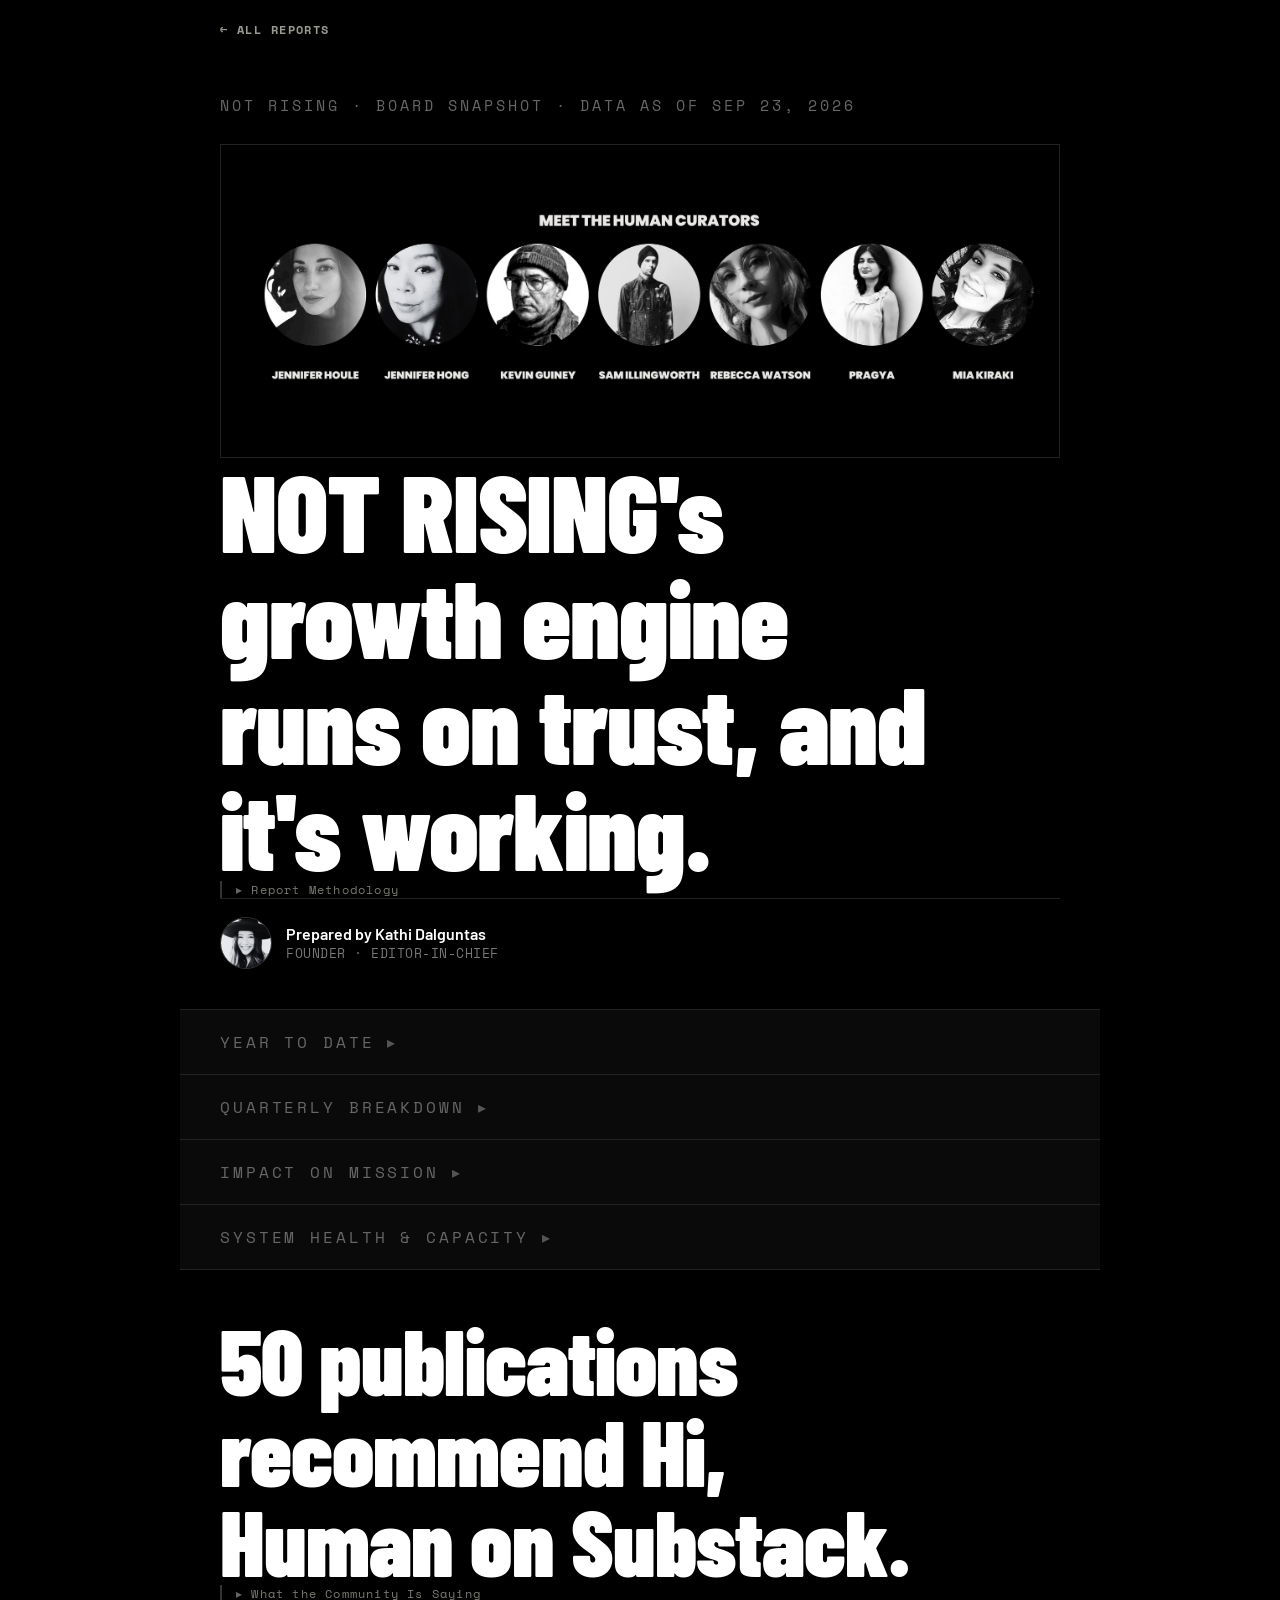
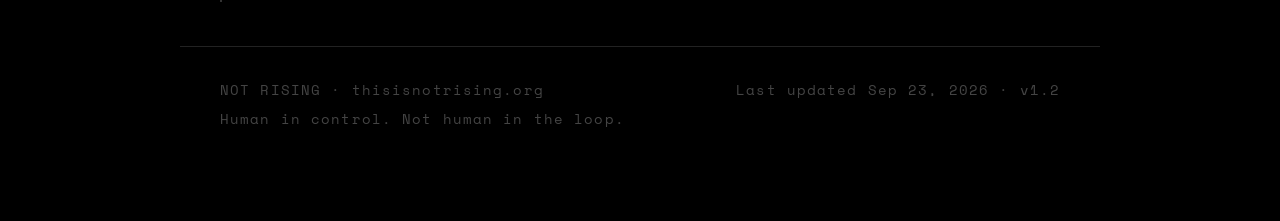
==== reports/2026-q3/index.html @ e877118f "Add files via upload" ====
<!DOCTYPE html>
<!--
  index.html — the SHAPE of the page. You rarely edit this file either.

  How to read it:
    data-bind="kpi.total"       -> "put the calculated value M.kpi.total here"        (numbers)
    data-copy="ytdHeadliner"    -> "put the sentence D.copy.ytdHeadliner here"         (words; {{tokens}} filled in)
    data-table="notes"          -> "build the table rows for this table body"           (lists of rows)
  Everything else is plain HTML/CSS you can read top to bottom, exactly as the page looks.
  The numbers live in data.js; the formulas live in calc.js; the drawing lives in render.js.
-->
<html lang="en">
<head>
<meta charset="UTF-8">
<meta name="viewport" content="width=device-width, initial-scale=1.0">
<meta name="color-scheme" content="dark">
<meta name="theme-color" content="#000000">
<title>NOT RISING · Board Snapshot</title>   <!-- render.js replaces this with the title from data.js -->
<link href="https://fonts.googleapis.com/css2?family=Barlow+Condensed:wght@400;700;900&family=Barlow:ital,wght@0,300;0,400&family=Space+Mono:wght@400;700&display=swap" rel="stylesheet">
<link rel="stylesheet" href="style.css">
</head>
<body>

<nav class="backbar"><a href="../../index.html">← ALL REPORTS</a></nav>

<!-- ============================ HERO ============================ -->
<div class="hero">
  <div class="hero-eyebrow" data-bind="meta.eyebrow"></div>
  <img class="hero-banner" src="images/human-curators-banner.jpg" alt="Meet the Human Curators">
  <div class="hero-title hero-main" data-copy="heroHeadline"></div>
  <details class="method">
    <summary>Report Methodology</summary>
    <div data-copy="methodology"></div>
  </details>
  <div class="byline">
    <img src="images/kathi-dalguntas.jpg" alt="Kathi Eric Dalguntas">
    <div>
      <div class="byline-name">Prepared by Kathi Dalguntas</div>
      <div class="byline-role">Founder &middot; Editor-in-Chief</div>
    </div>
  </div>
</div>

<!-- ============================ 1. YEAR TO DATE ============================ -->
<details class="group" id="grp-ytd"><summary><div class="divider"><div class="divider-label">YEAR TO DATE</div></div></summary>

<div class="callout-headliner">
  <p data-copy="ytdHeadliner"></p>
</div>

<div class="kpi-strip">
  <div class="kpi">
    <div class="kpi-label">TOTAL SUBSCRIBERS</div>
    <div class="kpi-num"><i data-bind="kpi.total"></i></div>
    <div class="kpi-note">up <i data-bind="kpi.upSinceLaunchPct"></i>% since launch, Jan 25, 2026</div>
  </div>
  <div class="kpi">
    <div class="kpi-label">AVERAGE NEW SUBSCRIBERS</div>
    <div class="kpi-num"><i data-bind="kpi.avgPerDay"></i><span>/day</span></div>
    <div class="kpi-note">up from <i data-bind="kpi.preLaunchPerDay"></i>/day before launch</div>
  </div>
  <div class="kpi">
    <div class="kpi-label">GROWTH RATE VS. PRE-LAUNCH</div>
    <div class="kpi-num"><i data-bind="kpi.growthVsPre"></i><span>×</span></div>
    <div class="kpi-note">step change since the engine launched</div>
  </div>
  <div class="kpi">
    <div class="kpi-label">PROGRESS TO EXPANSION POINT</div>
    <div class="kpi-num"><i data-bind="kpi.expansionPct"></i><span>%</span></div>
    <div class="kpi-note"><i data-bind="kpi.total"></i> of <i data-bind="kpi.expansionOf"></i> subscribers — where a Stackhunter Desk would be added</div>
  </div>
  <div class="kpi">
    <div class="kpi-label">MONTHLY GROWTH (<i data-bind="current.key"></i> RATE)</div>
    <div class="kpi-num">+<i data-bind="kpi.monthlyNet"></i><span>%/mo</span></div>
    <div class="kpi-note"><i data-bind="kpi.monthlyGross"></i>% gross, less a <i data-bind="kpi.monthlyGap"></i>% unexplained gap</div>
  </div>
</div>

<div class="section">
  <div class="section-title">Current Trajectory</div>
  <div class="section-lede" data-copy="trajectoryLede"></div>
  <div class="chart-wrap" style="aspect-ratio:1/1; height:auto"><svg id="traj" viewBox="0 0 880 880" style="width:100%;height:100%"></svg></div>
</div>

<div class="section">
  <div class="section-title">New subscribers by channel, since launch</div>
  <div class="section-lede" data-copy="sinceLaunchLede"></div>
  <div class="table-scroll"><table class="chan-table">
    <thead><tr><th>Channel</th><th class="num">Views</th><th class="num">Users</th><th class="num">New subs</th><th class="num">Share</th></tr></thead>
    <tbody data-table="sinceLaunch"></tbody>
  </table></div>
  <div class="callout-panel">
    <h4>Restacks are the engine</h4>
    <p data-copy="sinceLaunchCallout"></p>
  </div>
</div>

<div class="collapse-end"><button onclick="this.closest('details.group').open=false;this.closest('details.group').scrollIntoView({block:'start'})">▴ COLLAPSE</button></div>
</details>

<!-- ============================ 2. QUARTERLY BREAKDOWN ============================ -->
<details class="group" id="grp-quarterly"><summary><div class="divider"><div class="divider-label">QUARTERLY BREAKDOWN</div></div></summary>

<div class="callout-headliner">
  <p data-copy="quarterlyHeadliner"></p>
</div>

<div class="section">
  <div class="section-title">Subscribers &amp; pace, by quarter</div>
  <div class="qtable" data-table="quarters"></div>
</div>

<div class="section">
  <div class="section-title">Top conversion channels<span class="scope-tag"><i data-bind="current.key"></i> ONLY</span></div>
  <div class="section-lede" data-copy="conversionLede"></div>

  <div class="table-scroll"><table class="chan-table">
    <thead><tr><th>Channel</th><th class="num">Visitors</th><th class="num">Subscribers</th><th class="num">Conversion</th><th class="num">Share</th></tr></thead>
    <tbody data-table="conversion"></tbody>
  </table></div>
  <div class="callout-panel">
    <h4>The same story, this quarter</h4>
    <p data-copy="conversionCallout"></p>
  </div>

  <details class="method"><summary>Methodology</summary><div data-copy="conversionMethodology"></div></details>

  <div class="two-col" style="margin-top:24px">
    <div class="stat-block">
      <div class="stat-block-label">SUBSTACK CHANNELS · VISITOR-TO-SUBSCRIBER RATE</div>
      <div class="stat-block-num good"><i data-bind="current.network.conv"></i>%</div>
      <div class="stat-block-body" data-copy="spendBlockNetworkBody"></div>
    </div>
    <div class="stat-block">
      <div class="stat-block-label">OFF-PLATFORM CHANNELS · VISITOR-TO-SUBSCRIBER RATE</div>
      <div class="stat-block-num amber"><i data-bind="current.offPlatform.convRound"></i>%</div>
      <div class="stat-block-body" data-copy="spendBlockOffBody"></div>
    </div>
  </div>
</div>

<div class="section">
  <div class="section-title">What a single restack-driven Note actually does<span class="scope-tag"><i data-bind="current.key"></i> ONLY</span></div>
  <div class="section-lede" data-copy="notesLede"></div>

  <div class="table-scroll"><table class="chan-table">
    <thead><tr><th>Note</th><th class="num">Restacks</th><th class="num">Likes</th><th class="num">Impressions</th><th class="num">Engagement rate</th><th class="num">New subs</th><th class="num">Conversion</th></tr></thead>
    <tbody data-table="notes"></tbody>
  </table></div>
  <div class="callout-panel">
    <h4 data-copy="notesCalloutTitle"></h4>
    <div data-copy-list="notesCallout"></div>
  </div>
  <details class="method"><summary>Methodology</summary><div data-copy="notesMethodology"></div></details>
</div>

<div class="collapse-end"><button onclick="this.closest('details.group').open=false;this.closest('details.group').scrollIntoView({block:'start'})">▴ COLLAPSE</button></div>
</details>

<!-- ============================ 3. IMPACT ON MISSION ============================ -->
<details class="group" id="grp-mission"><summary><div class="divider"><div class="divider-label">IMPACT ON MISSION</div></div></summary>
<div class="section">
  <div class="section-title">Impact on Mission</div>
  <div class="section-lede" data-copy="missionLede"></div>
  <div class="two-col">
    <div class="stat-block">
      <div class="stat-block-label">SUBSCRIBER GROWTH BOOST</div>
      <div class="stat-block-num good">up to <i data-bind="impact.liftMax"></i></div>
      <div class="stat-block-body">Median boost across featured writers at <i data-bind="impact.liftMedian"></i>.</div>
    </div>
    <div class="stat-block">
      <div class="stat-block-label">VS. CONTROL GROUP · GROWTH RATE</div>
      <div class="stat-block-num good"><i data-bind="impact.control"></i></div>
      <div class="stat-block-body" data-copy="missionControlBody"></div>
    </div>
  </div>
  <div class="stat-block" style="margin-top:24px">
    <div class="stat-block-label">DECENTRALIZED EDITORIAL NETWORK REACH · ACROSS <i data-bind="impact.stackhunters"></i> STACKHUNTERS</div>
    <div class="stat-block-num good"><i data-bind="impact.reach"></i></div>
    <div class="stat-block-body" data-copy="missionReachBody"></div>
  </div>
</div>

<div class="collapse-end"><button onclick="this.closest('details.group').open=false;this.closest('details.group').scrollIntoView({block:'start'})">▴ COLLAPSE</button></div>
</details>

<!-- ============================ 4. SYSTEM HEALTH & CAPACITY ============================ -->
<details class="group" id="grp-health"><summary><div class="divider"><div class="divider-label">SYSTEM HEALTH & CAPACITY</div></div></summary>
<div class="section">
  <div class="section-title">System Health &amp; Capacity</div>
  <div class="chart-wrap" style="aspect-ratio:1/1; height:auto"><svg id="scurve" viewBox="0 0 880 880" style="width:100%;height:100%"></svg></div>
  <div class="section-lede" style="margin-top:20px; margin-bottom:28px" data-copy="healthLede"></div>
  <div class="two-col">
    <div class="stat-block">
      <div class="stat-block-label">SYSTEM HEALTH</div>
      <div class="stat-block-num" id="health-label" data-bind="health.label"></div>
      <div class="stat-block-body" id="health-body"></div>
    </div>
    <div class="stat-block">
      <div class="stat-block-label">NEXT FIBONACCI MILESTONE · <i data-bind="milestone.subs"></i> SUBSCRIBERS</div>
      <div class="stat-block-num" id="milestone-label" data-bind="milestone.earlyLabel"></div>
      <div class="stat-block-body" data-copy="milestoneBody"></div>
    </div>
  </div>
  <div class="two-col" style="margin-top:24px">
    <div class="stat-block">
      <div class="stat-block-label">PROGRESS TO EXPANSION POINT</div>
      <div class="stat-block-num good"><i data-bind="capacity.expansionPct"></i>%</div>
      <div class="stat-block-body"><i data-bind="capacity.subs"></i> of <i data-bind="capacity.expansionOf"></i> subscribers · <i data-bind="capacity.monthsRange"></i> away at current pace.</div>
    </div>
    <div class="stat-block">
      <div class="stat-block-label">TIME BEFORE PHASE 2</div>
      <div class="stat-block-num good" data-bind="capacity.monthsRange"></div>
      <div class="stat-block-body" data-copy="phase2Body"></div>
    </div>
  </div>
</div>

<div class="collapse-end"><button onclick="this.closest('details.group').open=false;this.closest('details.group').scrollIntoView({block:'start'})">▴ COLLAPSE</button></div>
</details>

<!-- ============================ COMMUNITY + FOOTER ============================ -->
<div class="section">
  <div class="hero-title" data-copy="recommendersHeadline"></div>
  <details class="method" style="max-width:none">
    <summary data-copy="quotesSummary"></summary>
    <div style="margin-top:20px" data-quotes></div>
  </details>
</div>

<div class="footer">
  <div>NOT RISING · <span data-bind="meta.site"></span></div>
  <div id="stamp" data-bind="meta.stamp"></div>
  <div data-bind="meta.motto"></div>
</div>

<div id="debug" style="display:none"></div>

<!-- Load order matters: data first, then formulas, then the drawing code. -->
<script src="data.js"></script>
<script src="calc.js"></script>
<script src="render.js"></script>
</body>
</html>
---- reports/2026-q3/style.css ----
:root { --gutter: clamp(20px, 4vw, 40px); }
* { margin:0 !important; padding:0; box-sizing:border-box; }
html { background:#000 !important; min-height:100%; }
body { background:#000 !important; color:#FFF !important; font-family:'Barlow',sans-serif; font-weight:300; max-width:920px; margin:0 auto !important; padding:0 0 60px; min-height:100vh; }
.hero, .section, .divider, .footer, details.group, .kpi-strip, .kpi { background:#000; }

.hero { padding:56px var(--gutter) 40px; border-bottom:1px solid #222; }
.hero-eyebrow { font-family:'Space Mono',monospace; font-size:15px; letter-spacing:0.2em; color:#666; padding-bottom:clamp(16px, 3vw, 28px); }
.hero-banner { display:block; width:100%; height:auto; border:1px solid #222; margin-bottom:clamp(20px, 3vw, 32px); }
.hero-title { font-family:'Barlow Condensed',sans-serif; font-weight:900; font-size:clamp(40px, 6vw + 16px, 92px); line-height:0.98; letter-spacing:-0.01em; max-width:720px; }
.hero-title.hero-main { font-size:clamp(48px, 7vw + 20px, 108px); }
.hero-title em { font-style:normal; color:#FFF; }
.method a { color:#9a9a92; border-bottom:1px solid #444; text-decoration:none; }
.method a:hover { color:#c8c8c0; border-bottom-color:#8FA86A; }
.byline { display:flex; align-items:center; gap:14px; margin-top:20px; padding-top:18px; border-top:1px solid #222; }
.byline img { width:52px; height:52px; border-radius:50%; object-fit:cover; flex-shrink:0; border:1px solid #333; }
.byline-name { font-family:'Barlow',sans-serif; font-size:16px; color:#FFF; font-weight:600; }
.byline-role { font-family:'Space Mono',monospace; font-size:13px; color:#777; letter-spacing:.04em; margin-top:3px; text-transform:uppercase; }
.hero-sub { font-family:'Barlow',sans-serif; font-weight:300; font-size:20px; color:#999; margin-top:18px; max-width:600px; line-height:1.6; }

.divider { padding:20px var(--gutter); background:#0a0a0a; border-bottom:1px solid #222; }
details.group { border:none; }
details.group > summary { list-style:none; cursor:pointer; }
details.group > summary::-webkit-details-marker { display:none; }
details.group > summary .divider { display:flex; align-items:center; justify-content:space-between; }
details.group > summary .divider-label::after { content:' ▸'; color:#555; }
details.group[open] > summary .divider-label::after { content:' ▾'; }
.collapse-end { text-align:left; padding:8px 0 24px; }
.collapse-end button { font-family:'Space Mono',monospace; font-size:13px; letter-spacing:0.1em; color:#7a7a72; background:none; border:1px solid #333; padding:6px 16px; cursor:pointer; }
.collapse-end button:hover { color:#FFF; border-color:#8FA86A; }
.divider-label { font-family:'Space Mono',monospace; font-size:16px; letter-spacing:0.18em; color:#9a9a92; }

.kpi-strip { display:grid; grid-template-columns:repeat(auto-fit, minmax(170px, 1fr)); border-bottom:1px solid #222; }
.kpi { padding:26px 18px; border-right:1px solid #222; border-bottom:1px solid #222; }
.kpi:last-child { border-right:none; }
.kpi-label { font-family:'Space Mono',monospace; font-size:14px; letter-spacing:0.12em; color:#777; margin-bottom:12px; }
.kpi-num { font-family:'Barlow Condensed',sans-serif; font-weight:900; font-size:clamp(30px, 2.5vw + 18px, 43px); line-height:0.9; color:#8FA86A; }
.kpi-num span { font-size:21px; color:#888; font-weight:400; margin-left:3px; }
.kpi-note { font-family:'Barlow',sans-serif; font-size:16px; color:#777; margin-top:8px; line-height:1.5; }

.section { padding:44px var(--gutter); border-bottom:1px solid #222; }
.section-title { font-family:'Barlow Condensed',sans-serif; font-weight:900; font-size:clamp(24px, 1.6vw + 18px, 31px); margin-bottom:6px; }
.section-lede { font-family:'Barlow',sans-serif; font-size:18px; color:#888; max-width:620px; margin-bottom:28px; line-height:1.6; }

.method { margin-top:16px; max-width:640px; border-left:2px solid #333; padding-left:14px; }
.method summary { font-family:'Space Mono',monospace; font-size:12px; letter-spacing:0.1em; color:#7a7a72; cursor:pointer; list-style:none; }
.method summary::-webkit-details-marker { display:none; }
.method summary::before { content:'▸ '; color:#666; }
.method[open] summary::before { content:'▾ '; }
.method > div { font-family:'Barlow',sans-serif; font-size:14px; color:#888; font-style:italic; line-height:1.6; margin-top:10px; }
details.group > summary { list-style:none; cursor:pointer; }
details.group > summary::-webkit-details-marker { display:none; }
details.group > summary .divider { display:flex; align-items:center; justify-content:space-between; }
details.group > summary .divider-label::after { content:' ▸'; color:#555; }
details.group[open] > summary .divider-label::after { content:' ▾'; }
.collapse-end { text-align:center; padding:8px 0 24px; }
.collapse-end button { font-family:'Space Mono',monospace; font-size:13px; letter-spacing:0.1em; color:#7a7a72; background:none; border:1px solid #333; padding:6px 16px; cursor:pointer; }
.collapse-end button:hover { color:#FFF; border-color:#8FA86A; }
.divider-label { color:#666; }

.chan-table tr.sub td { font-size:16px; }
.callout-panel { border-left:3px solid #999; padding:18px 22px; margin:20px 0 8px; background:#141414; }
.callout-panel h4 { font-family:'Space Mono',monospace; font-size:13px; letter-spacing:0.1em; color:#9a9a92; margin:0 0 8px; text-transform:uppercase; }
.callout-panel p { font-family:'Barlow',sans-serif; font-size:17px; line-height:1.55; color:#c8c8c0; margin:0; }
.callout-panel p + p { margin-top:10px; }
.callout-panel p strong { color:#FFF; font-weight:600; }
.callout-headliner { border-left:4px solid #999; padding:26px 30px; margin:0; background:#141414; }
.callout-headliner h4 { font-family:'Space Mono',monospace; font-size:14px; letter-spacing:0.12em; color:#9a9a92; margin:0 0 10px; text-transform:uppercase; }
.callout-headliner p { font-family:'Barlow Condensed',sans-serif; font-weight:900; font-size:clamp(22px, 1.6vw + 16px, 30px); line-height:1.15; color:#FFF; margin:0; }
.stat-block-body a:hover { color:#FFF; border-bottom-color:#8FA86A; }
.stat-block-body { color:#444; }
.limit-note { font-family:'Barlow',sans-serif; font-size:16px; color:#888; font-style:italic; max-width:640px; margin-top:16px; margin-bottom:8px; line-height:1.6; border-left:2px solid #333; padding-left:14px; }

.table-scroll { overflow-x:auto; -webkit-overflow-scrolling:touch; margin-bottom:8px; }
.table-scroll .chan-table { min-width:640px; margin-bottom:0; }
.chan-table { width:100%; border-collapse:collapse; margin-bottom:8px; }
.chan-table th { font-family:'Space Mono',monospace; font-size:14px; letter-spacing:0.1em; color:#777; text-align:left; padding:10px 14px; border-bottom:1px solid #333; }
.chan-table th.num, .chan-table td.num { text-align:right; }
.chan-table td { font-family:'Barlow',sans-serif; font-size:18px; color:#ccc; padding:11px 14px; border-bottom:1px solid #161616; }
.chan-table td.num { font-family:'Space Mono',monospace; }
.chan-table tr.best td { color:#FFF; }
.chan-table tr.sub td:first-child { padding-left:30px; color:#999; }

.chan-table .rate { font-family:'Barlow Condensed',sans-serif; font-weight:900; font-size:21px; }
.chan-table .rate.hi { color:#8FA86A; }
.chan-table .rate.mid { color:#C79B4A; }
.chan-table .rate.red { color:#B85A5A; }

.chan-table .rate.lo { color:#555; }
.chan-table .subnote { font-family:'Barlow',sans-serif; font-size:15px; color:#666; display:block; margin-top:2px; font-style:italic; }

.qtable { display:grid; grid-template-columns:repeat(auto-fit, minmax(220px, 1fr)); gap:1px; background:#222; margin-bottom:8px; }
.qcell { background:#000; padding:20px; }
.qcell.open { background:#0a0f0a; }
.qname { font-family:'Barlow Condensed',sans-serif; font-weight:900; font-size:clamp(22px, 1vw + 18px, 27px); }
.qseason { font-family:'Space Mono',monospace; font-size:14px; color:#9a9a92; margin-top:2px; margin-bottom:16px; }
.qrow { display:flex; justify-content:space-between; font-family:'Barlow',sans-serif; font-size:17px; color:#999; padding:5px 0; border-top:1px solid #1a1a1a; }
.qrow:first-of-type { border-top:none; }
.qrow b { color:#FFF; font-weight:400; font-family:'Space Mono',monospace; }

.chart-wrap { height:140px; margin:8px 0 8px; }

.two-col { display:grid; grid-template-columns:repeat(auto-fit, minmax(260px, 1fr)); gap:32px; }
.stat-block { padding:22px; border:1px solid #222; }
.stat-block-label { font-family:'Space Mono',monospace; font-size:14px; letter-spacing:0.1em; color:#777; margin-bottom:10px; }
.stat-block-num { font-family:'Barlow Condensed',sans-serif; font-weight:900; font-size:clamp(28px, 1.8vw + 20px, 39px); line-height:1; margin-bottom:8px; }
.stat-block-num.good { color:#8FA86A; }
.stat-block-num.amber { color:#C79B4A; }
.stat-block-body { font-family:'Barlow',sans-serif; font-size:17px; color:#999; line-height:1.6; }
.stat-block-body b { color:#ccc; font-weight:400; }

.note-cards { display:grid; grid-template-columns:repeat(auto-fit, minmax(260px, 1fr)); gap:1px; background:#222; margin-top:8px; }
.quote-text { font-family:'Barlow',sans-serif; font-style:italic; font-size:18px; line-height:1.5; color:#ddd; margin-bottom:14px; }
.quote-attr { font-family:'Space Mono',monospace; font-size:14px; color:#9a9a92; letter-spacing:.02em; }
.rave-row { padding:20px 0; border-bottom:1px solid #1a1a1a; }
.rave-row:last-child { border-bottom:none; }
.rave { font-family:'Barlow Condensed',sans-serif; font-weight:700; font-style:italic; font-size:clamp(22px, 1.6vw + 16px, 32px); line-height:1.22; color:#FFF; margin-bottom:8px; }
.rave-sm { font-family:'Barlow Condensed',sans-serif; font-weight:700; font-style:italic; font-size:clamp(17px, 0.9vw + 13px, 21px); line-height:1.3; color:#ddd; margin-bottom:8px; }
.rave-lg { font-family:'Barlow Condensed',sans-serif; font-weight:700; font-style:italic; font-size:clamp(28px, 2.4vw + 18px, 44px); line-height:1.15; color:#FFF; margin-bottom:10px; }
.rave-row.center { text-align:center; }
.rave-attr { font-family:'Space Mono',monospace; font-size:14px; color:#9a9a92; letter-spacing:.04em; text-transform:uppercase; }
.scope-tag { display:inline-block; font-family:'Space Mono',monospace; font-size:14px; letter-spacing:0.1em; color:#9a9a92; border:1px solid #333; background:#141414; padding:3px 9px; margin-left:10px; vertical-align:middle; }
.eff-row { display:flex; align-items:center; gap:16px; padding:12px 0; border-bottom:1px solid #1a1a1a; }
.eff-row:last-child { border-bottom:none; }
.eff-dot { width:12px; height:12px; border-radius:50%; flex-shrink:0; }
.eff-dot.g { background:#5A9B5A; }
.eff-dot.y { background:#C79B4A; }
.eff-dot.r { background:#B85A5A; }
.eff-name { font-family:'Barlow',sans-serif; font-size:18px; color:#ddd; width:180px; flex-shrink:0; }
.eff-result { font-family:'Space Mono',monospace; font-size:16px; color:#888; }
.note-card { background:#000; padding:20px; }
.note-name { font-family:'Barlow',sans-serif; font-size:17px; color:#999; margin-bottom:14px; }
.note-metrics { display:flex; gap:24px; }
.note-metric-label { font-family:'Space Mono',monospace; font-size:13px; color:#666; letter-spacing:0.08em; }
.note-metric-num { font-family:'Barlow Condensed',sans-serif; font-weight:900; font-size:29px; margin-top:4px; }
.note-conv { margin-top:14px; padding-top:14px; border-top:1px solid #1a1a1a; font-family:'Space Mono',monospace; font-size:16px; color:#8FA86A; }

.footer { padding:32px var(--gutter); font-family:'Space Mono',monospace; font-size:14px; color:#444; letter-spacing:0.08em; display:flex; justify-content:space-between; flex-wrap:wrap; gap:8px; }

@media(max-width:640px){
  .kpi{border-right:none;}
  .chan-table{font-size:16px;}
}

/* Added for the data-driven build: the <i data-bind> tags that carry numbers should look like plain text */
i[data-bind] { font-style: normal; }

/* back-link to the archive (padding, not margin: this stylesheet zeroes margins globally) */
.backbar{padding:18px var(--gutter) 0;}
.backbar a{font:700 12px 'Space Mono',monospace;letter-spacing:.12em;color:#9a9a92;text-decoration:none;}
.backbar a:hover{color:#fff;}
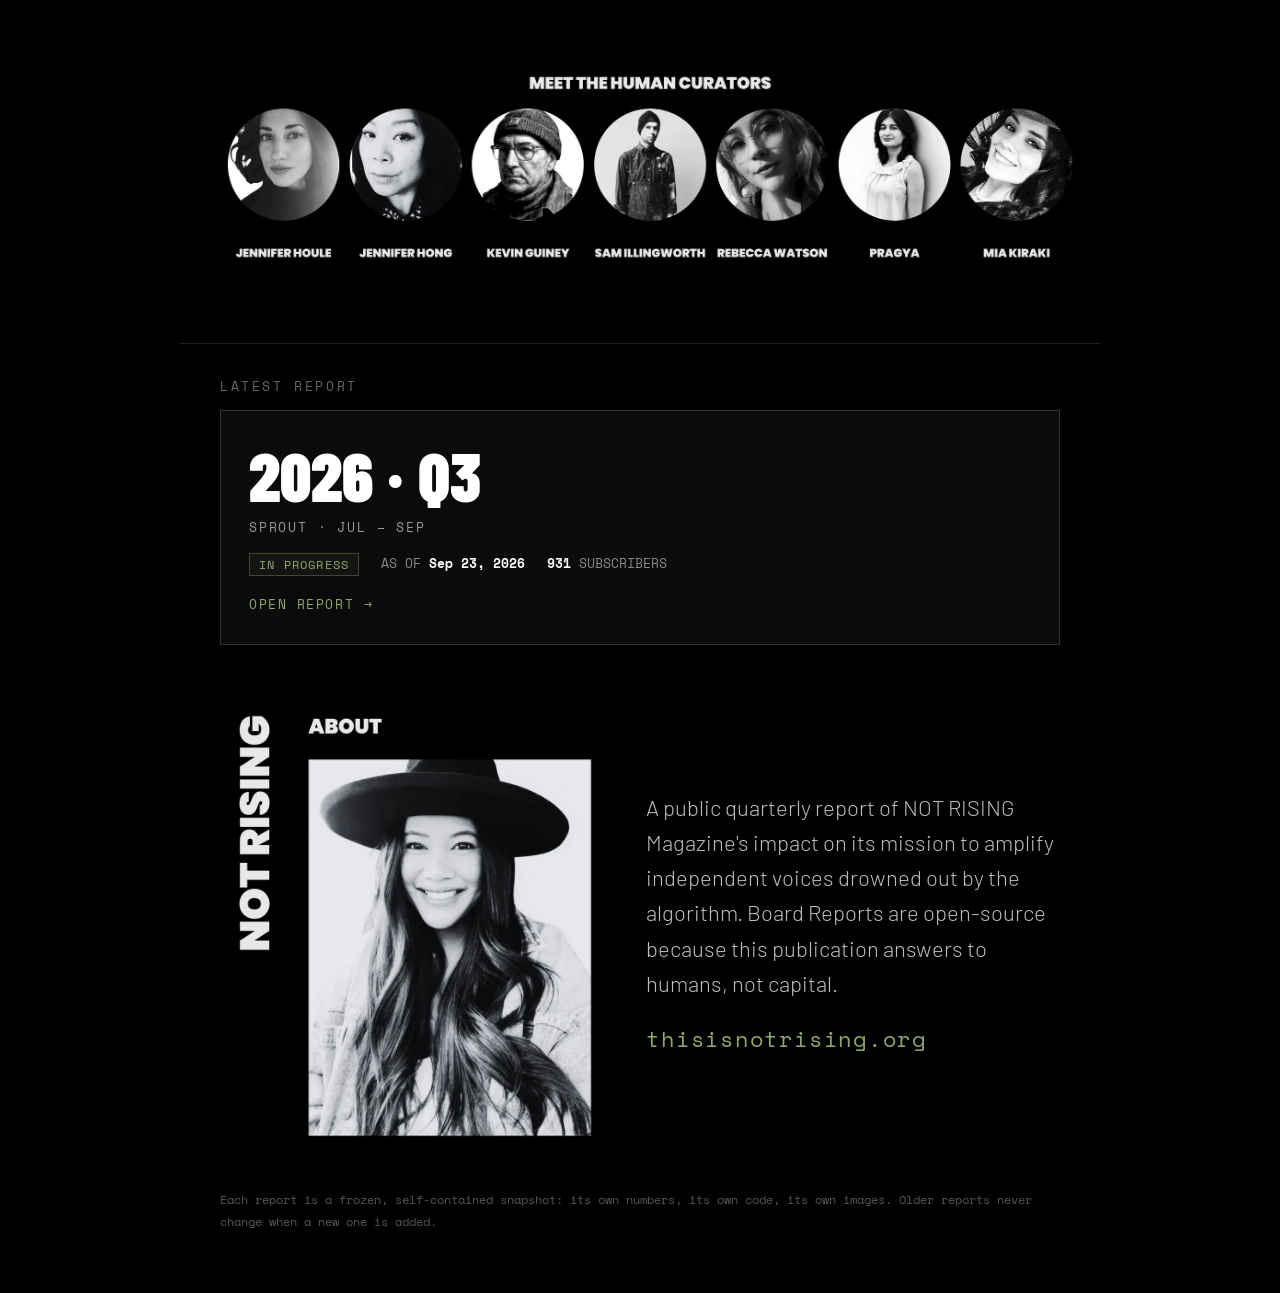
==== commit 01a113d2: "Add files via upload" ====
--- a/reports/2026-q3/index.html
+++ b/reports/2026-q3/index.html
@@ -1,244 +1,74 @@
 <!DOCTYPE html>
-<!--
-  index.html — the SHAPE of the page. You rarely edit this file either.
-
-  How to read it:
-    data-bind="kpi.total"       -> "put the calculated value M.kpi.total here"        (numbers)
-    data-copy="ytdHeadliner"    -> "put the sentence D.copy.ytdHeadliner here"         (words; {{tokens}} filled in)
-    data-table="notes"          -> "build the table rows for this table body"           (lists of rows)
-  Everything else is plain HTML/CSS you can read top to bottom, exactly as the page looks.
-  The numbers live in data.js; the formulas live in calc.js; the drawing lives in render.js.
--->
 <html lang="en">
 <head>
+<!-- =====================================================================
+  ARCHIVE HOMEPAGE — the front door of the site.
+  It draws its cards from reports.js. You never edit this file to add a report;
+  you add one entry to reports.js (see the comments there).
+====================================================================== -->
 <meta charset="UTF-8">
 <meta name="viewport" content="width=device-width, initial-scale=1.0">
 <meta name="color-scheme" content="dark">
 <meta name="theme-color" content="#000000">
-<title>NOT RISING · Board Snapshot</title>   <!-- render.js replaces this with the title from data.js -->
+<title>NOT RISING · Quarterly Board Review</title>
 <link href="https://fonts.googleapis.com/css2?family=Barlow+Condensed:wght@400;700;900&family=Barlow:ital,wght@0,300;0,400&family=Space+Mono:wght@400;700&display=swap" rel="stylesheet">
-<link rel="stylesheet" href="style.css">
+<link rel="stylesheet" href="archive.css">
 </head>
 <body>
 
-<nav class="backbar"><a href="../../index.html">← ALL REPORTS</a></nav>
+<!-- Banner first, then straight to the latest report. -->
+<img class="banner" src="images/human-curators-banner.jpg" alt="Meet the Human Curators">
+<h1 class="sr-only" id="title"></h1>
 
-<!-- ============================ HERO ============================ -->
-<div class="hero">
-  <div class="hero-eyebrow" data-bind="meta.eyebrow"></div>
-  <img class="hero-banner" src="images/human-curators-banner.jpg" alt="Meet the Human Curators">
-  <div class="hero-title hero-main" data-copy="heroHeadline"></div>
-  <details class="method">
-    <summary>Report Methodology</summary>
-    <div data-copy="methodology"></div>
-  </details>
-  <div class="byline">
-    <img src="images/kathi-dalguntas.jpg" alt="Kathi Eric Dalguntas">
-    <div>
-      <div class="byline-name">Prepared by Kathi Dalguntas</div>
-      <div class="byline-role">Founder &middot; Editor-in-Chief</div>
-    </div>
+<div class="label">LATEST REPORT</div>
+<div class="wrap latest" id="latest"></div>
+
+<div class="label" id="archive-label">ARCHIVE</div>
+<div class="wrap list" id="archive"></div>
+
+<!-- About: photo on the left, description on the right (stacks on a phone). The photo already says "ABOUT". -->
+<div class="about">
+  <img src="images/about-kathi.jpg" alt="About NOT RISING: Kathi Dalguntas, Founder and Editor-in-Chief">
+  <div class="about-text">
+    <p id="intro"></p>
+    <p class="about-links"><a href="https://thisisnotrising.org">thisisnotrising.org</a></p>
   </div>
 </div>
 
-<!-- ============================ 1. YEAR TO DATE ============================ -->
-<details class="group" id="grp-ytd"><summary><div class="divider"><div class="divider-label">YEAR TO DATE</div></div></summary>
+<div class="foot">Each report is a frozen, self-contained snapshot: its own numbers, its own code, its own images. Older reports never change when a new one is added.</div>
 
-<div class="callout-headliner">
-  <p data-copy="ytdHeadliner"></p>
-</div>
+<script src="reports.js"></script>
+<script>
+/* Reads window.BOARD_REPORTS (from reports.js), sorts newest first, and writes the cards. */
+(function () {
+  "use strict";
+  const A = window.BOARD_ARCHIVE, list = (window.BOARD_REPORTS || []).slice();
+  const esc = s => String(s).replace(/[&<>"]/g, c => ({ "&": "&amp;", "<": "&lt;", ">": "&gt;", '"': "&quot;" }[c]));
+  const fmtDate = iso => new Date(iso + "T00:00:00Z").toLocaleDateString("en-US", { month: "short", day: "numeric", year: "numeric", timeZone: "UTC" });
+  const comma = n => Number(n).toLocaleString("en-US");
 
-<div class="kpi-strip">
-  <div class="kpi">
-    <div class="kpi-label">TOTAL SUBSCRIBERS</div>
-    <div class="kpi-num"><i data-bind="kpi.total"></i></div>
-    <div class="kpi-note">up <i data-bind="kpi.upSinceLaunchPct"></i>% since launch, Jan 25, 2026</div>
-  </div>
-  <div class="kpi">
-    <div class="kpi-label">AVERAGE NEW SUBSCRIBERS</div>
-    <div class="kpi-num"><i data-bind="kpi.avgPerDay"></i><span>/day</span></div>
-    <div class="kpi-note">up from <i data-bind="kpi.preLaunchPerDay"></i>/day before launch</div>
-  </div>
-  <div class="kpi">
-    <div class="kpi-label">GROWTH RATE VS. PRE-LAUNCH</div>
-    <div class="kpi-num"><i data-bind="kpi.growthVsPre"></i><span>×</span></div>
-    <div class="kpi-note">step change since the engine launched</div>
-  </div>
-  <div class="kpi">
-    <div class="kpi-label">PROGRESS TO EXPANSION POINT</div>
-    <div class="kpi-num"><i data-bind="kpi.expansionPct"></i><span>%</span></div>
-    <div class="kpi-note"><i data-bind="kpi.total"></i> of <i data-bind="kpi.expansionOf"></i> subscribers — where a Stackhunter Desk would be added</div>
-  </div>
-  <div class="kpi">
-    <div class="kpi-label">MONTHLY GROWTH (<i data-bind="current.key"></i> RATE)</div>
-    <div class="kpi-num">+<i data-bind="kpi.monthlyNet"></i><span>%/mo</span></div>
-    <div class="kpi-note"><i data-bind="kpi.monthlyGross"></i>% gross, less a <i data-bind="kpi.monthlyGap"></i>% unexplained gap</div>
-  </div>
-</div>
+  document.getElementById("title").textContent = A.title;
+  document.getElementById("intro").textContent = A.intro;
 
-<div class="section">
-  <div class="section-title">Current Trajectory</div>
-  <div class="section-lede" data-copy="trajectoryLede"></div>
-  <div class="chart-wrap" style="aspect-ratio:1/1; height:auto"><svg id="traj" viewBox="0 0 880 880" style="width:100%;height:100%"></svg></div>
-</div>
+  list.sort((a, b) => (a.asOf < b.asOf ? 1 : a.asOf > b.asOf ? -1 : 0));      // newest first
+  const href = r => "reports/" + encodeURIComponent(r.id) + "/index.html";
+  const meta = r => '<div class="card-meta"><span class="status' + (r.status === "Final" ? "" : " open") + '">' + esc(r.status).toUpperCase() + "</span>" +
+                    "<span>AS OF <b>" + fmtDate(r.asOf) + "</b></span><span><b>" + comma(r.subscribers) + "</b> SUBSCRIBERS</span></div>";
 
-<div class="section">
-  <div class="section-title">New subscribers by channel, since launch</div>
-  <div class="section-lede" data-copy="sinceLaunchLede"></div>
-  <div class="table-scroll"><table class="chan-table">
-    <thead><tr><th>Channel</th><th class="num">Views</th><th class="num">Users</th><th class="num">New subs</th><th class="num">Share</th></tr></thead>
-    <tbody data-table="sinceLaunch"></tbody>
-  </table></div>
-  <div class="callout-panel">
-    <h4>Restacks are the engine</h4>
-    <p data-copy="sinceLaunchCallout"></p>
-  </div>
-</div>
+  if (!list.length) {
+    document.getElementById("latest").innerHTML = "<p class='intro'>No reports yet. Add one to reports.js.</p>";
+    document.getElementById("archive-label").style.display = "none";
+    return;
+  }
+  const [latest, ...older] = list;
+  document.getElementById("latest").innerHTML =
+    '<a class="card" href="' + href(latest) + '"><div class="card-name">' + esc(latest.label) + '</div><div class="card-season">' + esc(latest.season) + "</div>" +
+    meta(latest) + '<div class="open-cta">OPEN REPORT →</div></a>';
 
-<div class="collapse-end"><button onclick="this.closest('details.group').open=false;this.closest('details.group').scrollIntoView({block:'start'})">▴ COLLAPSE</button></div>
-</details>
-
-<!-- ============================ 2. QUARTERLY BREAKDOWN ============================ -->
-<details class="group" id="grp-quarterly"><summary><div class="divider"><div class="divider-label">QUARTERLY BREAKDOWN</div></div></summary>
-
-<div class="callout-headliner">
-  <p data-copy="quarterlyHeadliner"></p>
-</div>
-
-<div class="section">
-  <div class="section-title">Subscribers &amp; pace, by quarter</div>
-  <div class="qtable" data-table="quarters"></div>
-</div>
-
-<div class="section">
-  <div class="section-title">Top conversion channels<span class="scope-tag"><i data-bind="current.key"></i> ONLY</span></div>
-  <div class="section-lede" data-copy="conversionLede"></div>
-
-  <div class="table-scroll"><table class="chan-table">
-    <thead><tr><th>Channel</th><th class="num">Visitors</th><th class="num">Subscribers</th><th class="num">Conversion</th><th class="num">Share</th></tr></thead>
-    <tbody data-table="conversion"></tbody>
-  </table></div>
-  <div class="callout-panel">
-    <h4>The same story, this quarter</h4>
-    <p data-copy="conversionCallout"></p>
-  </div>
-
-  <details class="method"><summary>Methodology</summary><div data-copy="conversionMethodology"></div></details>
-
-  <div class="two-col" style="margin-top:24px">
-    <div class="stat-block">
-      <div class="stat-block-label">SUBSTACK CHANNELS · VISITOR-TO-SUBSCRIBER RATE</div>
-      <div class="stat-block-num good"><i data-bind="current.network.conv"></i>%</div>
-      <div class="stat-block-body" data-copy="spendBlockNetworkBody"></div>
-    </div>
-    <div class="stat-block">
-      <div class="stat-block-label">OFF-PLATFORM CHANNELS · VISITOR-TO-SUBSCRIBER RATE</div>
-      <div class="stat-block-num amber"><i data-bind="current.offPlatform.convRound"></i>%</div>
-      <div class="stat-block-body" data-copy="spendBlockOffBody"></div>
-    </div>
-  </div>
-</div>
-
-<div class="section">
-  <div class="section-title">What a single restack-driven Note actually does<span class="scope-tag"><i data-bind="current.key"></i> ONLY</span></div>
-  <div class="section-lede" data-copy="notesLede"></div>
-
-  <div class="table-scroll"><table class="chan-table">
-    <thead><tr><th>Note</th><th class="num">Restacks</th><th class="num">Likes</th><th class="num">Impressions</th><th class="num">Engagement rate</th><th class="num">New subs</th><th class="num">Conversion</th></tr></thead>
-    <tbody data-table="notes"></tbody>
-  </table></div>
-  <div class="callout-panel">
-    <h4 data-copy="notesCalloutTitle"></h4>
-    <div data-copy-list="notesCallout"></div>
-  </div>
-  <details class="method"><summary>Methodology</summary><div data-copy="notesMethodology"></div></details>
-</div>
-
-<div class="collapse-end"><button onclick="this.closest('details.group').open=false;this.closest('details.group').scrollIntoView({block:'start'})">▴ COLLAPSE</button></div>
-</details>
-
-<!-- ============================ 3. IMPACT ON MISSION ============================ -->
-<details class="group" id="grp-mission"><summary><div class="divider"><div class="divider-label">IMPACT ON MISSION</div></div></summary>
-<div class="section">
-  <div class="section-title">Impact on Mission</div>
-  <div class="section-lede" data-copy="missionLede"></div>
-  <div class="two-col">
-    <div class="stat-block">
-      <div class="stat-block-label">SUBSCRIBER GROWTH BOOST</div>
-      <div class="stat-block-num good">up to <i data-bind="impact.liftMax"></i></div>
-      <div class="stat-block-body">Median boost across featured writers at <i data-bind="impact.liftMedian"></i>.</div>
-    </div>
-    <div class="stat-block">
-      <div class="stat-block-label">VS. CONTROL GROUP · GROWTH RATE</div>
-      <div class="stat-block-num good"><i data-bind="impact.control"></i></div>
-      <div class="stat-block-body" data-copy="missionControlBody"></div>
-    </div>
-  </div>
-  <div class="stat-block" style="margin-top:24px">
-    <div class="stat-block-label">DECENTRALIZED EDITORIAL NETWORK REACH · ACROSS <i data-bind="impact.stackhunters"></i> STACKHUNTERS</div>
-    <div class="stat-block-num good"><i data-bind="impact.reach"></i></div>
-    <div class="stat-block-body" data-copy="missionReachBody"></div>
-  </div>
-</div>
-
-<div class="collapse-end"><button onclick="this.closest('details.group').open=false;this.closest('details.group').scrollIntoView({block:'start'})">▴ COLLAPSE</button></div>
-</details>
-
-<!-- ============================ 4. SYSTEM HEALTH & CAPACITY ============================ -->
-<details class="group" id="grp-health"><summary><div class="divider"><div class="divider-label">SYSTEM HEALTH & CAPACITY</div></div></summary>
-<div class="section">
-  <div class="section-title">System Health &amp; Capacity</div>
-  <div class="chart-wrap" style="aspect-ratio:1/1; height:auto"><svg id="scurve" viewBox="0 0 880 880" style="width:100%;height:100%"></svg></div>
-  <div class="section-lede" style="margin-top:20px; margin-bottom:28px" data-copy="healthLede"></div>
-  <div class="two-col">
-    <div class="stat-block">
-      <div class="stat-block-label">SYSTEM HEALTH</div>
-      <div class="stat-block-num" id="health-label" data-bind="health.label"></div>
-      <div class="stat-block-body" id="health-body"></div>
-    </div>
-    <div class="stat-block">
-      <div class="stat-block-label">NEXT FIBONACCI MILESTONE · <i data-bind="milestone.subs"></i> SUBSCRIBERS</div>
-      <div class="stat-block-num" id="milestone-label" data-bind="milestone.earlyLabel"></div>
-      <div class="stat-block-body" data-copy="milestoneBody"></div>
-    </div>
-  </div>
-  <div class="two-col" style="margin-top:24px">
-    <div class="stat-block">
-      <div class="stat-block-label">PROGRESS TO EXPANSION POINT</div>
-      <div class="stat-block-num good"><i data-bind="capacity.expansionPct"></i>%</div>
-      <div class="stat-block-body"><i data-bind="capacity.subs"></i> of <i data-bind="capacity.expansionOf"></i> subscribers · <i data-bind="capacity.monthsRange"></i> away at current pace.</div>
-    </div>
-    <div class="stat-block">
-      <div class="stat-block-label">TIME BEFORE PHASE 2</div>
-      <div class="stat-block-num good" data-bind="capacity.monthsRange"></div>
-      <div class="stat-block-body" data-copy="phase2Body"></div>
-    </div>
-  </div>
-</div>
-
-<div class="collapse-end"><button onclick="this.closest('details.group').open=false;this.closest('details.group').scrollIntoView({block:'start'})">▴ COLLAPSE</button></div>
-</details>
-
-<!-- ============================ COMMUNITY + FOOTER ============================ -->
-<div class="section">
-  <div class="hero-title" data-copy="recommendersHeadline"></div>
-  <details class="method" style="max-width:none">
-    <summary data-copy="quotesSummary"></summary>
-    <div style="margin-top:20px" data-quotes></div>
-  </details>
-</div>
-
-<div class="footer">
-  <div>NOT RISING · <span data-bind="meta.site"></span></div>
-  <div id="stamp" data-bind="meta.stamp"></div>
-  <div data-bind="meta.motto"></div>
-</div>
-
-<div id="debug" style="display:none"></div>
-
-<!-- Load order matters: data first, then formulas, then the drawing code. -->
-<script src="data.js"></script>
-<script src="calc.js"></script>
-<script src="render.js"></script>
+  if (!older.length) document.getElementById("archive-label").style.display = "none";
+  document.getElementById("archive").innerHTML = older.map(r =>
+    '<a class="card" href="' + href(r) + '"><div><div class="card-name">' + esc(r.label) + '</div><div class="card-season">' + esc(r.season) + "</div></div>" + meta(r) + "</a>").join("");
+})();
+</script>
 </body>
 </html>
--- a/reports/2026-q3/archive.css
+++ b/reports/2026-q3/archive.css
@@ -0,0 +1,39 @@
+/* archive.css — styling for the archive homepage only (each report has its own style.css) */
+:root { --gutter: clamp(20px, 4vw, 40px); }
+* { margin:0 !important; padding:0; box-sizing:border-box; }   /* zero margins everywhere, so use padding to space things */
+html, body { background:#000 !important; }
+body { color:#FFF; font-family:'Barlow',sans-serif; font-weight:300; max-width:920px; margin:0 auto !important; padding:0 0 60px; min-height:100vh; }
+
+.banner { display:block; width:100%; height:auto; border-bottom:1px solid #222; }
+.sr-only { position:absolute; width:1px; height:1px; overflow:hidden; clip:rect(0 0 0 0); white-space:nowrap; }   /* hidden visually, still read by screen readers and search */
+
+.label { font-family:'Space Mono',monospace; font-size:13px; letter-spacing:.2em; color:#666; padding:32px var(--gutter) 14px; }
+
+a.card { display:block; text-decoration:none; color:inherit; border:1px solid #222; background:#0b0b0b; padding:22px 24px; }
+a.card:hover { border-color:#8FA86A; }
+.wrap { padding:0 var(--gutter); }
+.latest a.card { padding:30px 28px; border-color:#333; }
+.card-name { font-family:'Barlow Condensed',sans-serif; font-weight:900; font-size:34px; line-height:1; }
+.latest .card-name { font-size:clamp(44px, 6vw, 68px); }
+.card-season { font-family:'Space Mono',monospace; font-size:13px; letter-spacing:.14em; color:#9a9a92; padding-top:8px; }
+.card-meta { display:flex; flex-wrap:wrap; gap:8px 22px; padding-top:16px; font-family:'Space Mono',monospace; font-size:13px; color:#888; }
+.card-meta b { color:#fff; font-weight:700; }
+.status { display:inline-block; border:1px solid #333; background:#141414; padding:2px 9px; font-size:12px; letter-spacing:.1em; color:#9a9a92; }
+.status.open { color:#8FA86A; border-color:#3c4a2b; }
+.open-cta { padding-top:18px; font-family:'Space Mono',monospace; font-size:13px; letter-spacing:.12em; color:#8FA86A; }
+
+.list a.card + a.card { margin-top:0 !important; border-top:none; }
+.list .card { display:flex; justify-content:space-between; align-items:baseline; gap:16px; flex-wrap:wrap; }
+.list .card-name { font-size:30px; }
+
+.foot { padding:44px var(--gutter) 0; font-family:'Space Mono',monospace; font-size:12px; color:#555; line-height:1.8; }
+.foot a { color:#777; }
+
+/* About block: photo beside the description */
+.about { display:flex; gap:clamp(20px, 4vw, 40px); align-items:center; padding:56px var(--gutter) 0; }
+.about img { width:min(46%, 400px); height:auto; flex-shrink:0; display:block; }
+.about-text p { font-size:clamp(17px, 1vw + 12px, 22px); line-height:1.6; color:#bdbdb5; }
+.about-links { padding-top:20px; font-family:'Space Mono',monospace; font-size:13px; letter-spacing:.08em; }
+.about-links a { color:#8FA86A; text-decoration:none; }
+.about-links a:hover { color:#fff; }
+@media (max-width:620px) { .about { flex-direction:column; align-items:stretch; } .about img { width:100%; } }
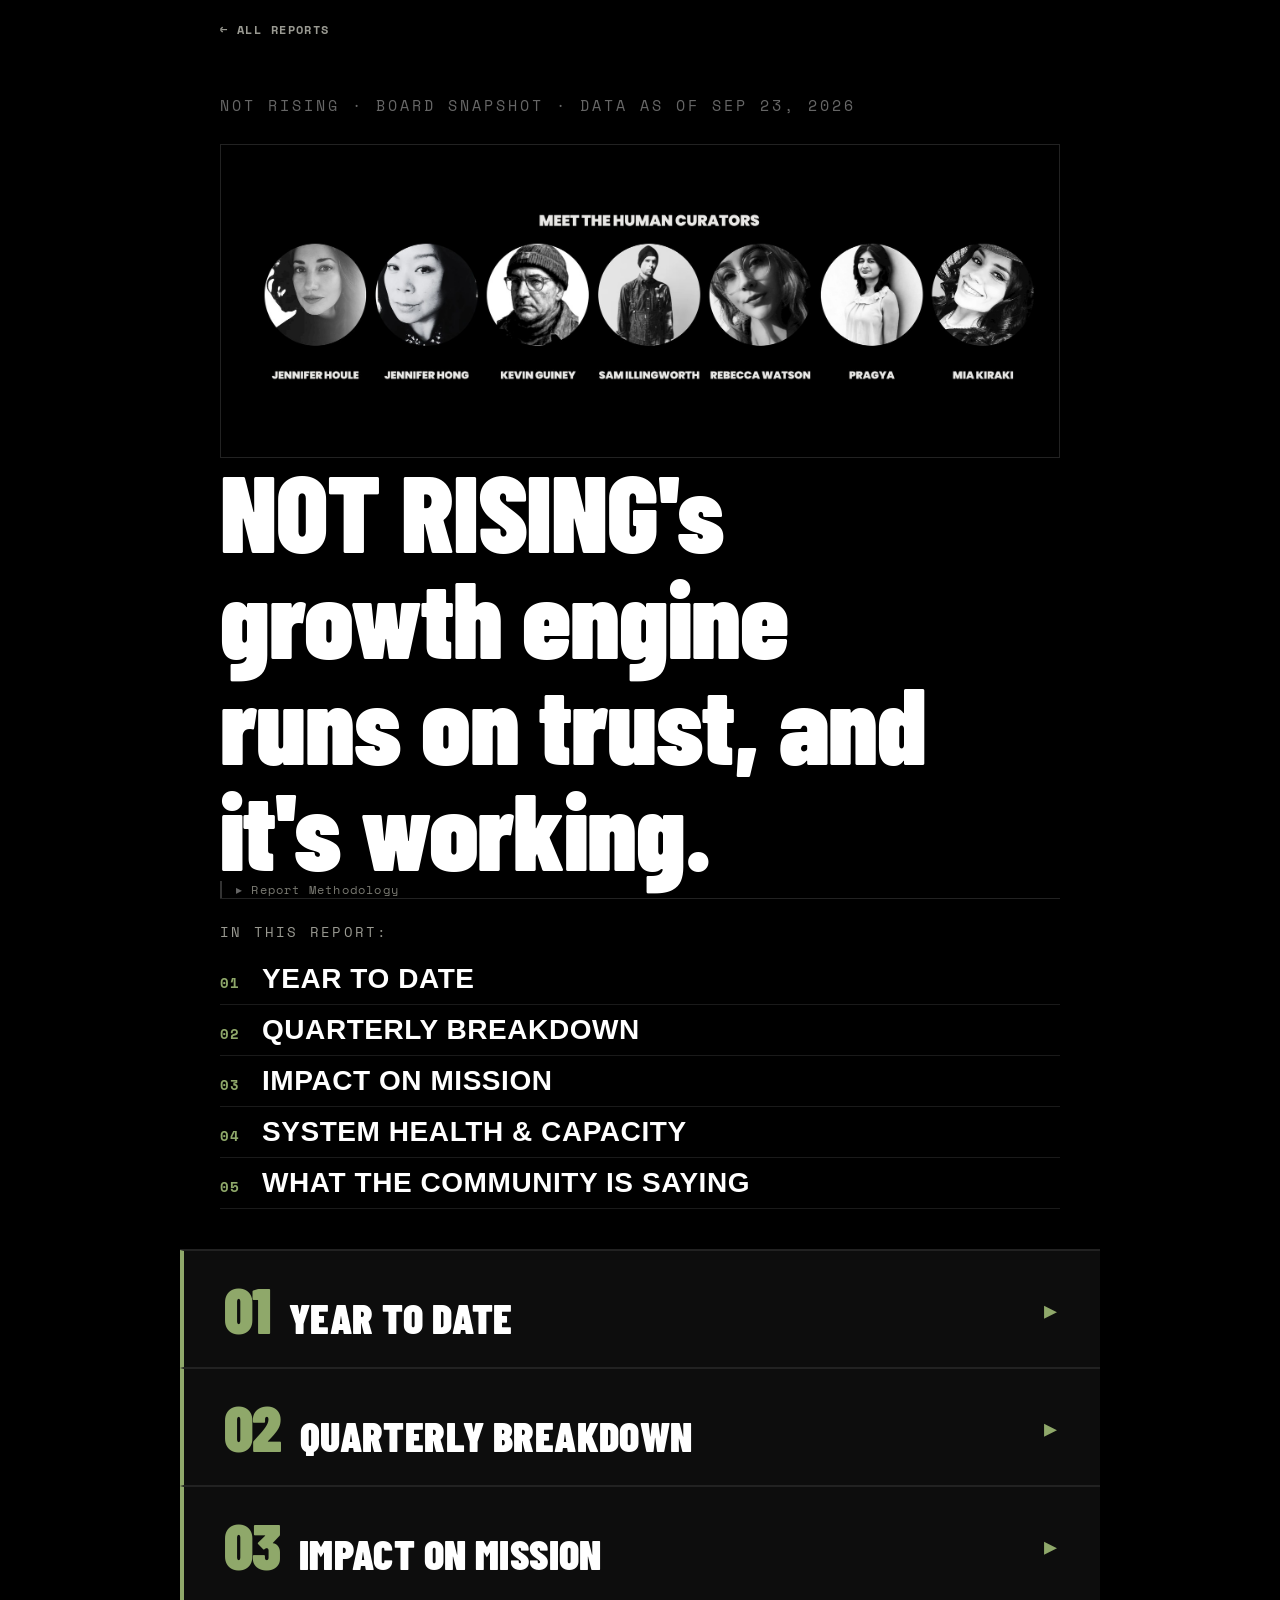
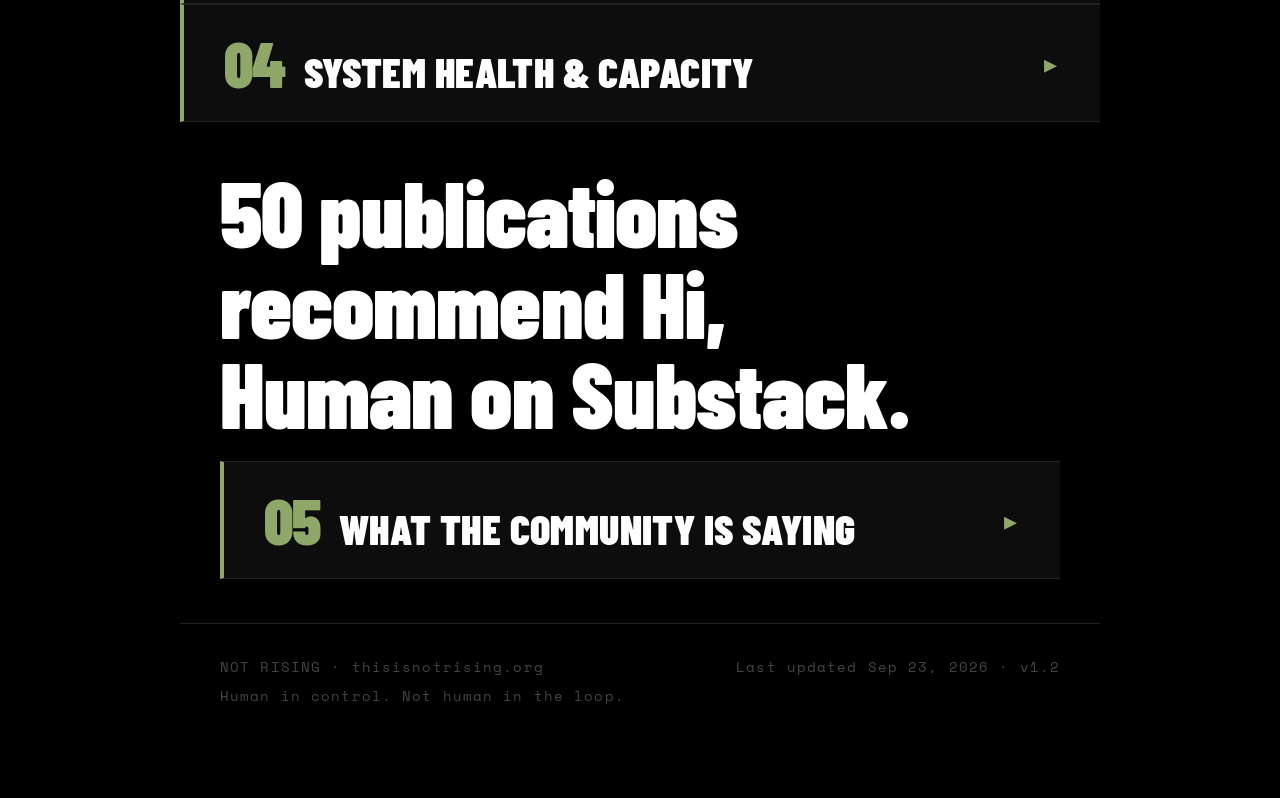
==== commit 71e19569: "Add files via upload" ====
--- a/reports/2026-q3/index.html
+++ b/reports/2026-q3/index.html
@@ -1,74 +1,248 @@
 <!DOCTYPE html>
+<!--
+  index.html — the SHAPE of the page. You rarely edit this file either.
+
+  How to read it:
+    data-bind="kpi.total"       -> "put the calculated value M.kpi.total here"        (numbers)
+    data-copy="ytdHeadliner"    -> "put the sentence D.copy.ytdHeadliner here"         (words; {{tokens}} filled in)
+    data-table="notes"          -> "build the table rows for this table body"           (lists of rows)
+  Everything else is plain HTML/CSS you can read top to bottom, exactly as the page looks.
+  The numbers live in data.js; the formulas live in calc.js; the drawing lives in render.js.
+-->
 <html lang="en">
 <head>
-<!-- =====================================================================
-  ARCHIVE HOMEPAGE — the front door of the site.
-  It draws its cards from reports.js. You never edit this file to add a report;
-  you add one entry to reports.js (see the comments there).
-====================================================================== -->
 <meta charset="UTF-8">
 <meta name="viewport" content="width=device-width, initial-scale=1.0">
 <meta name="color-scheme" content="dark">
 <meta name="theme-color" content="#000000">
-<title>NOT RISING · Quarterly Board Review</title>
+<title>NOT RISING · Board Snapshot</title>   <!-- render.js replaces this with the title from data.js -->
 <link href="https://fonts.googleapis.com/css2?family=Barlow+Condensed:wght@400;700;900&family=Barlow:ital,wght@0,300;0,400&family=Space+Mono:wght@400;700&display=swap" rel="stylesheet">
-<link rel="stylesheet" href="archive.css">
+<link rel="stylesheet" href="style.css">
 </head>
 <body>
 
-<!-- Banner first, then straight to the latest report. -->
-<img class="banner" src="images/human-curators-banner.jpg" alt="Meet the Human Curators">
-<h1 class="sr-only" id="title"></h1>
-
-<div class="label">LATEST REPORT</div>
-<div class="wrap latest" id="latest"></div>
-
-<div class="label" id="archive-label">ARCHIVE</div>
-<div class="wrap list" id="archive"></div>
-
-<!-- About: photo on the left, description on the right (stacks on a phone). The photo already says "ABOUT". -->
-<div class="about">
-  <img src="images/about-kathi.jpg" alt="About NOT RISING: Kathi Dalguntas, Founder and Editor-in-Chief">
-  <div class="about-text">
-    <p id="intro"></p>
-    <p class="about-links"><a href="https://thisisnotrising.org">thisisnotrising.org</a></p>
-  </div>
-</div>
-
-<div class="foot">Each report is a frozen, self-contained snapshot: its own numbers, its own code, its own images. Older reports never change when a new one is added.</div>
-
-<script src="reports.js"></script>
-<script>
-/* Reads window.BOARD_REPORTS (from reports.js), sorts newest first, and writes the cards. */
-(function () {
-  "use strict";
-  const A = window.BOARD_ARCHIVE, list = (window.BOARD_REPORTS || []).slice();
-  const esc = s => String(s).replace(/[&<>"]/g, c => ({ "&": "&amp;", "<": "&lt;", ">": "&gt;", '"': "&quot;" }[c]));
-  const fmtDate = iso => new Date(iso + "T00:00:00Z").toLocaleDateString("en-US", { month: "short", day: "numeric", year: "numeric", timeZone: "UTC" });
-  const comma = n => Number(n).toLocaleString("en-US");
-
-  document.getElementById("title").textContent = A.title;
-  document.getElementById("intro").textContent = A.intro;
-
-  list.sort((a, b) => (a.asOf < b.asOf ? 1 : a.asOf > b.asOf ? -1 : 0));      // newest first
-  const href = r => "reports/" + encodeURIComponent(r.id) + "/index.html";
-  const meta = r => '<div class="card-meta"><span class="status' + (r.status === "Final" ? "" : " open") + '">' + esc(r.status).toUpperCase() + "</span>" +
-                    "<span>AS OF <b>" + fmtDate(r.asOf) + "</b></span><span><b>" + comma(r.subscribers) + "</b> SUBSCRIBERS</span></div>";
-
-  if (!list.length) {
-    document.getElementById("latest").innerHTML = "<p class='intro'>No reports yet. Add one to reports.js.</p>";
-    document.getElementById("archive-label").style.display = "none";
-    return;
-  }
-  const [latest, ...older] = list;
-  document.getElementById("latest").innerHTML =
-    '<a class="card" href="' + href(latest) + '"><div class="card-name">' + esc(latest.label) + '</div><div class="card-season">' + esc(latest.season) + "</div>" +
-    meta(latest) + '<div class="open-cta">OPEN REPORT →</div></a>';
-
-  if (!older.length) document.getElementById("archive-label").style.display = "none";
-  document.getElementById("archive").innerHTML = older.map(r =>
-    '<a class="card" href="' + href(r) + '"><div><div class="card-name">' + esc(r.label) + '</div><div class="card-season">' + esc(r.season) + "</div></div>" + meta(r) + "</a>").join("");
-})();
-</script>
+<nav class="backbar"><a href="../../index.html">← ALL REPORTS</a></nav>
+
+<!-- ============================ HERO ============================ -->
+<div class="hero">
+  <div class="hero-eyebrow" data-bind="meta.eyebrow"></div>
+  <img class="hero-banner" src="images/human-curators-banner.jpg" alt="Meet the Human Curators">
+  <div class="hero-title hero-main" data-copy="heroHeadline"></div>
+  <details class="method">
+    <summary>Report Methodology</summary>
+    <div data-copy="methodology"></div>
+  </details>
+  <!-- "In this report": jump links to the numbered sections below (render.js opens the section you click) -->
+  <nav class="toc" aria-label="In this report">
+    <div class="toc-title">In this report:</div>
+    <ol>
+      <li><a href="#grp-ytd"><span class="toc-num">01</span>Year to date</a></li>
+      <li><a href="#grp-quarterly"><span class="toc-num">02</span>Quarterly breakdown</a></li>
+      <li><a href="#grp-mission"><span class="toc-num">03</span>Impact on mission</a></li>
+      <li><a href="#grp-health"><span class="toc-num">04</span>System health &amp; capacity</a></li>
+      <li><a href="#grp-community"><span class="toc-num">05</span>What the community is saying</a></li>
+    </ol>
+  </nav>
+</div>
+
+<!-- ============================ 1. YEAR TO DATE ============================ -->
+<details class="group" id="grp-ytd"><summary><div class="divider"><div class="divider-label"><span class="sec-num">01</span><span class="sec-name">Year to date</span></div></div></summary>
+
+<div class="callout-headliner">
+  <p data-copy="ytdHeadliner"></p>
+</div>
+
+<div class="kpi-strip">
+  <div class="kpi">
+    <div class="kpi-label">TOTAL SUBSCRIBERS</div>
+    <div class="kpi-num"><i data-bind="kpi.total"></i></div>
+    <div class="kpi-note">up <i data-bind="kpi.upSinceLaunchPct"></i>% since launch, Jan 25, 2026</div>
+  </div>
+  <div class="kpi">
+    <div class="kpi-label">AVERAGE NEW SUBSCRIBERS</div>
+    <div class="kpi-num"><i data-bind="kpi.avgPerDay"></i><span>/day</span></div>
+    <div class="kpi-note">up from <i data-bind="kpi.preLaunchPerDay"></i>/day before launch</div>
+  </div>
+  <div class="kpi">
+    <div class="kpi-label">GROWTH RATE VS. PRE-LAUNCH</div>
+    <div class="kpi-num"><i data-bind="kpi.growthVsPre"></i><span>×</span></div>
+    <div class="kpi-note">step change since the engine launched</div>
+  </div>
+  <div class="kpi">
+    <div class="kpi-label">PROGRESS TO EXPANSION POINT</div>
+    <div class="kpi-num"><i data-bind="kpi.expansionPct"></i><span>%</span></div>
+    <div class="kpi-note"><i data-bind="kpi.total"></i> of <i data-bind="kpi.expansionOf"></i> subscribers — where a Stackhunter Desk would be added</div>
+  </div>
+  <div class="kpi">
+    <div class="kpi-label">MONTHLY GROWTH (<i data-bind="current.key"></i> RATE)</div>
+    <div class="kpi-num">+<i data-bind="kpi.monthlyNet"></i><span>%/mo</span></div>
+    <div class="kpi-note"><i data-bind="kpi.monthlyGross"></i>% gross, less a <i data-bind="kpi.monthlyGap"></i>% unexplained gap</div>
+  </div>
+</div>
+
+<div class="section">
+  <div class="section-title">Current Trajectory</div>
+  <div class="section-lede" data-copy="trajectoryLede"></div>
+  <div class="chart-wrap" style="aspect-ratio:1/1; height:auto"><svg id="traj" viewBox="0 0 880 880" style="width:100%;height:100%"></svg></div>
+</div>
+
+<div class="section">
+  <div class="section-title">New subscribers by channel, since launch</div>
+  <div class="section-lede" data-copy="sinceLaunchLede"></div>
+  <div class="table-scroll"><table class="chan-table">
+    <thead><tr><th>Channel</th><th class="num">Views</th><th class="num">Users</th><th class="num">New subs</th><th class="num">Share</th></tr></thead>
+    <tbody data-table="sinceLaunch"></tbody>
+  </table></div>
+  <div class="callout-panel">
+    <h4>Restacks are the engine</h4>
+    <p data-copy="sinceLaunchCallout"></p>
+  </div>
+</div>
+
+<div class="collapse-end"><button onclick="this.closest('details.group').open=false;this.closest('details.group').scrollIntoView({block:'start'})">▴ COLLAPSE</button></div>
+</details>
+
+<!-- ============================ 2. QUARTERLY BREAKDOWN ============================ -->
+<details class="group" id="grp-quarterly"><summary><div class="divider"><div class="divider-label"><span class="sec-num">02</span><span class="sec-name">Quarterly breakdown</span></div></div></summary>
+
+<div class="callout-headliner">
+  <p data-copy="quarterlyHeadliner"></p>
+</div>
+
+<div class="section">
+  <div class="section-title">Subscribers &amp; pace, by quarter</div>
+  <div class="qtable" data-table="quarters"></div>
+</div>
+
+<div class="section">
+  <div class="section-title">Top conversion channels<span class="scope-tag"><i data-bind="current.key"></i> ONLY</span></div>
+  <div class="section-lede" data-copy="conversionLede"></div>
+
+  <div class="table-scroll"><table class="chan-table">
+    <thead><tr><th>Channel</th><th class="num">Visitors</th><th class="num">Subscribers</th><th class="num">Conversion</th><th class="num">Share</th></tr></thead>
+    <tbody data-table="conversion"></tbody>
+  </table></div>
+  <div class="callout-panel">
+    <h4>The same story, this quarter</h4>
+    <p data-copy="conversionCallout"></p>
+  </div>
+
+  <details class="method"><summary>Methodology</summary><div data-copy="conversionMethodology"></div></details>
+
+  <div class="two-col" style="margin-top:24px">
+    <div class="stat-block">
+      <div class="stat-block-label">SUBSTACK CHANNELS · VISITOR-TO-SUBSCRIBER RATE</div>
+      <div class="stat-block-num good"><i data-bind="current.network.conv"></i>%</div>
+      <div class="stat-block-body" data-copy="spendBlockNetworkBody"></div>
+    </div>
+    <div class="stat-block">
+      <div class="stat-block-label">OFF-PLATFORM CHANNELS · VISITOR-TO-SUBSCRIBER RATE</div>
+      <div class="stat-block-num amber"><i data-bind="current.offPlatform.convRound"></i>%</div>
+      <div class="stat-block-body" data-copy="spendBlockOffBody"></div>
+    </div>
+  </div>
+</div>
+
+<div class="section">
+  <div class="section-title">What a single restack-driven Note actually does<span class="scope-tag"><i data-bind="current.key"></i> ONLY</span></div>
+  <div class="section-lede" data-copy="notesLede"></div>
+
+  <div class="table-scroll"><table class="chan-table">
+    <thead><tr><th>Note</th><th class="num">Restacks</th><th class="num">Likes</th><th class="num">Impressions</th><th class="num">Engagement rate</th><th class="num">New subs</th><th class="num">Conversion</th></tr></thead>
+    <tbody data-table="notes"></tbody>
+  </table></div>
+  <div class="callout-panel">
+    <h4 data-copy="notesCalloutTitle"></h4>
+    <div data-copy-list="notesCallout"></div>
+  </div>
+  <details class="method"><summary>Methodology</summary><div data-copy="notesMethodology"></div></details>
+</div>
+
+<div class="collapse-end"><button onclick="this.closest('details.group').open=false;this.closest('details.group').scrollIntoView({block:'start'})">▴ COLLAPSE</button></div>
+</details>
+
+<!-- ============================ 3. IMPACT ON MISSION ============================ -->
+<details class="group" id="grp-mission"><summary><div class="divider"><div class="divider-label"><span class="sec-num">03</span><span class="sec-name">Impact on mission</span></div></div></summary>
+<div class="section">
+  <div class="section-title">Impact on Mission</div>
+  <div class="section-lede" data-copy="missionLede"></div>
+  <div class="two-col">
+    <div class="stat-block">
+      <div class="stat-block-label">SUBSCRIBER GROWTH BOOST</div>
+      <div class="stat-block-num good">up to <i data-bind="impact.liftMax"></i></div>
+      <div class="stat-block-body">Median boost across featured writers at <i data-bind="impact.liftMedian"></i>.</div>
+    </div>
+    <div class="stat-block">
+      <div class="stat-block-label">VS. CONTROL GROUP · GROWTH RATE</div>
+      <div class="stat-block-num good"><i data-bind="impact.control"></i></div>
+      <div class="stat-block-body" data-copy="missionControlBody"></div>
+    </div>
+  </div>
+  <div class="stat-block" style="margin-top:24px">
+    <div class="stat-block-label">DECENTRALIZED EDITORIAL NETWORK REACH · ACROSS <i data-bind="impact.stackhunters"></i> STACKHUNTERS</div>
+    <div class="stat-block-num good"><i data-bind="impact.reach"></i></div>
+    <div class="stat-block-body" data-copy="missionReachBody"></div>
+  </div>
+</div>
+
+<div class="collapse-end"><button onclick="this.closest('details.group').open=false;this.closest('details.group').scrollIntoView({block:'start'})">▴ COLLAPSE</button></div>
+</details>
+
+<!-- ============================ 4. SYSTEM HEALTH & CAPACITY ============================ -->
+<details class="group" id="grp-health"><summary><div class="divider"><div class="divider-label"><span class="sec-num">04</span><span class="sec-name">System health &amp; capacity</span></div></div></summary>
+<div class="section">
+  <div class="section-title">System Health &amp; Capacity</div>
+  <div class="chart-wrap" style="aspect-ratio:1/1; height:auto"><svg id="scurve" viewBox="0 0 880 880" style="width:100%;height:100%"></svg></div>
+  <div class="section-lede" style="margin-top:20px; margin-bottom:28px" data-copy="healthLede"></div>
+  <div class="two-col">
+    <div class="stat-block">
+      <div class="stat-block-label">SYSTEM HEALTH</div>
+      <div class="stat-block-num" id="health-label" data-bind="health.label"></div>
+      <div class="stat-block-body" id="health-body"></div>
+    </div>
+    <div class="stat-block">
+      <div class="stat-block-label">NEXT FIBONACCI MILESTONE · <i data-bind="milestone.subs"></i> SUBSCRIBERS</div>
+      <div class="stat-block-num" id="milestone-label" data-bind="milestone.earlyLabel"></div>
+      <div class="stat-block-body" data-copy="milestoneBody"></div>
+    </div>
+  </div>
+  <div class="two-col" style="margin-top:24px">
+    <div class="stat-block">
+      <div class="stat-block-label">PROGRESS TO EXPANSION POINT</div>
+      <div class="stat-block-num good"><i data-bind="capacity.expansionPct"></i>%</div>
+      <div class="stat-block-body"><i data-bind="capacity.subs"></i> of <i data-bind="capacity.expansionOf"></i> subscribers · <i data-bind="capacity.monthsRange"></i> away at current pace.</div>
+    </div>
+    <div class="stat-block">
+      <div class="stat-block-label">TIME BEFORE PHASE 2</div>
+      <div class="stat-block-num good" data-bind="capacity.monthsRange"></div>
+      <div class="stat-block-body" data-copy="phase2Body"></div>
+    </div>
+  </div>
+</div>
+
+<div class="collapse-end"><button onclick="this.closest('details.group').open=false;this.closest('details.group').scrollIntoView({block:'start'})">▴ COLLAPSE</button></div>
+</details>
+
+<!-- ============================ COMMUNITY + FOOTER ============================ -->
+<div class="section">
+  <div class="hero-title" data-copy="recommendersHeadline"></div>
+  <details class="community" id="grp-community">
+    <summary><div class="divider"><div class="divider-label"><span class="sec-num">05</span><span class="sec-name" data-copy="quotesSummary"></span></div></div></summary>
+    <div class="community-quotes" data-quotes></div>
+  </details>
+</div>
+
+<div class="footer">
+  <div>NOT RISING · <span data-bind="meta.site"></span></div>
+  <div id="stamp" data-bind="meta.stamp"></div>
+  <div data-bind="meta.motto"></div>
+</div>
+
+<div id="debug" style="display:none"></div>
+
+<!-- Load order matters: data first, then formulas, then the drawing code. -->
+<script src="data.js"></script>
+<script src="calc.js"></script>
+<script src="render.js"></script>
 </body>
 </html>
--- a/reports/2026-q3/style.css
+++ b/reports/2026-q3/style.css
@@ -0,0 +1,170 @@
+:root { --gutter: clamp(20px, 4vw, 40px); }
+* { margin:0 !important; padding:0; box-sizing:border-box; }
+html { background:#000 !important; min-height:100%; }
+body { background:#000 !important; color:#FFF !important; font-family:'Barlow',sans-serif; font-weight:300; max-width:920px; margin:0 auto !important; padding:0 0 60px; min-height:100vh; }
+.hero, .section, .divider, .footer, details.group, .kpi-strip, .kpi { background:#000; }
+
+.hero { padding:56px var(--gutter) 40px; border-bottom:1px solid #222; }
+.hero-eyebrow { font-family:'Space Mono',monospace; font-size:15px; letter-spacing:0.2em; color:#666; padding-bottom:clamp(16px, 3vw, 28px); }
+.hero-banner { display:block; width:100%; height:auto; border:1px solid #222; margin-bottom:clamp(20px, 3vw, 32px); }
+.hero-title { font-family:'Barlow Condensed',sans-serif; font-weight:900; font-size:clamp(40px, 6vw + 16px, 92px); line-height:0.98; letter-spacing:-0.01em; max-width:720px; }
+.hero-title.hero-main { font-size:clamp(48px, 7vw + 20px, 108px); }
+.hero-title em { font-style:normal; color:#FFF; }
+.method a { color:#9a9a92; border-bottom:1px solid #444; text-decoration:none; }
+.method a:hover { color:#c8c8c0; border-bottom-color:#8FA86A; }
+.hero-sub { font-family:'Barlow',sans-serif; font-weight:300; font-size:20px; color:#999; margin-top:18px; max-width:600px; line-height:1.6; }
+
+.divider { padding:20px var(--gutter); background:#0a0a0a; border-bottom:1px solid #222; }
+details.group { border:none; }
+details.group > summary { list-style:none; cursor:pointer; }
+details.group > summary::-webkit-details-marker { display:none; }
+details.group > summary .divider { display:flex; align-items:center; justify-content:space-between; }
+details.group > summary .divider-label::after { content:' ▸'; color:#555; }
+details.group[open] > summary .divider-label::after { content:' ▾'; }
+.collapse-end { text-align:left; padding:8px 0 24px; }
+.collapse-end button { font-family:'Space Mono',monospace; font-size:13px; letter-spacing:0.1em; color:#7a7a72; background:none; border:1px solid #333; padding:6px 16px; cursor:pointer; }
+.collapse-end button:hover { color:#FFF; border-color:#8FA86A; }
+.divider-label { font-family:'Space Mono',monospace; font-size:16px; letter-spacing:0.18em; color:#9a9a92; }
+
+.kpi-strip { display:grid; grid-template-columns:repeat(auto-fit, minmax(170px, 1fr)); border-bottom:1px solid #222; }
+.kpi { padding:26px 18px; border-right:1px solid #222; border-bottom:1px solid #222; }
+.kpi:last-child { border-right:none; }
+.kpi-label { font-family:'Space Mono',monospace; font-size:14px; letter-spacing:0.12em; color:#777; margin-bottom:12px; }
+.kpi-num { font-family:'Barlow Condensed',sans-serif; font-weight:900; font-size:clamp(30px, 2.5vw + 18px, 43px); line-height:0.9; color:#8FA86A; }
+.kpi-num span { font-size:21px; color:#888; font-weight:400; margin-left:3px; }
+.kpi-note { font-family:'Barlow',sans-serif; font-size:16px; color:#777; margin-top:8px; line-height:1.5; }
+
+.section { padding:44px var(--gutter); border-bottom:1px solid #222; }
+.section-title { font-family:'Barlow Condensed',sans-serif; font-weight:900; font-size:clamp(24px, 1.6vw + 18px, 31px); margin-bottom:6px; }
+.section-lede { font-family:'Barlow',sans-serif; font-size:18px; color:#888; max-width:620px; margin-bottom:28px; line-height:1.6; }
+
+.method { margin-top:16px; max-width:640px; border-left:2px solid #333; padding-left:14px; }
+.method summary { font-family:'Space Mono',monospace; font-size:12px; letter-spacing:0.1em; color:#7a7a72; cursor:pointer; list-style:none; }
+.method summary::-webkit-details-marker { display:none; }
+.method summary::before { content:'▸ '; color:#666; }
+.method[open] summary::before { content:'▾ '; }
+.method > div { font-family:'Barlow',sans-serif; font-size:14px; color:#888; font-style:italic; line-height:1.6; margin-top:10px; }
+details.group > summary { list-style:none; cursor:pointer; }
+details.group > summary::-webkit-details-marker { display:none; }
+details.group > summary .divider { display:flex; align-items:center; justify-content:space-between; }
+details.group > summary .divider-label::after { content:' ▸'; color:#555; }
+details.group[open] > summary .divider-label::after { content:' ▾'; }
+.collapse-end { text-align:center; padding:8px 0 24px; }
+.collapse-end button { font-family:'Space Mono',monospace; font-size:13px; letter-spacing:0.1em; color:#7a7a72; background:none; border:1px solid #333; padding:6px 16px; cursor:pointer; }
+.collapse-end button:hover { color:#FFF; border-color:#8FA86A; }
+.divider-label { color:#666; }
+
+.chan-table tr.sub td { font-size:16px; }
+.callout-panel { border-left:3px solid #999; padding:18px 22px; margin:20px 0 8px; background:#141414; }
+.callout-panel h4 { font-family:'Space Mono',monospace; font-size:13px; letter-spacing:0.1em; color:#9a9a92; margin:0 0 8px; text-transform:uppercase; }
+.callout-panel p { font-family:'Barlow',sans-serif; font-size:17px; line-height:1.55; color:#c8c8c0; margin:0; }
+.callout-panel p + p { margin-top:10px; }
+.callout-panel p strong { color:#FFF; font-weight:600; }
+.callout-headliner { border-left:4px solid #999; padding:26px 30px; margin:0; background:#141414; }
+.callout-headliner h4 { font-family:'Space Mono',monospace; font-size:14px; letter-spacing:0.12em; color:#9a9a92; margin:0 0 10px; text-transform:uppercase; }
+.callout-headliner p { font-family:'Barlow Condensed',sans-serif; font-weight:900; font-size:clamp(22px, 1.6vw + 16px, 30px); line-height:1.15; color:#FFF; margin:0; }
+.stat-block-body a:hover { color:#FFF; border-bottom-color:#8FA86A; }
+.stat-block-body { color:#444; }
+.limit-note { font-family:'Barlow',sans-serif; font-size:16px; color:#888; font-style:italic; max-width:640px; margin-top:16px; margin-bottom:8px; line-height:1.6; border-left:2px solid #333; padding-left:14px; }
+
+.table-scroll { overflow-x:auto; -webkit-overflow-scrolling:touch; margin-bottom:8px; }
+.table-scroll .chan-table { min-width:640px; margin-bottom:0; }
+.chan-table { width:100%; border-collapse:collapse; margin-bottom:8px; }
+.chan-table th { font-family:'Space Mono',monospace; font-size:14px; letter-spacing:0.1em; color:#777; text-align:left; padding:10px 14px; border-bottom:1px solid #333; }
+.chan-table th.num, .chan-table td.num { text-align:right; }
+.chan-table td { font-family:'Barlow',sans-serif; font-size:18px; color:#ccc; padding:11px 14px; border-bottom:1px solid #161616; }
+.chan-table td.num { font-family:'Space Mono',monospace; }
+.chan-table tr.best td { color:#FFF; }
+.chan-table tr.sub td:first-child { padding-left:30px; color:#999; }
+
+.chan-table .rate { font-family:'Barlow Condensed',sans-serif; font-weight:900; font-size:21px; }
+.chan-table .rate.hi { color:#8FA86A; }
+.chan-table .rate.mid { color:#C79B4A; }
+.chan-table .rate.red { color:#B85A5A; }
+
+.chan-table .rate.lo { color:#555; }
+.chan-table .subnote { font-family:'Barlow',sans-serif; font-size:15px; color:#666; display:block; margin-top:2px; font-style:italic; }
+
+.qtable { display:grid; grid-template-columns:repeat(auto-fit, minmax(220px, 1fr)); gap:1px; background:#222; margin-bottom:8px; }
+.qcell { background:#000; padding:20px; }
+.qcell.open { background:#0a0f0a; }
+.qname { font-family:'Barlow Condensed',sans-serif; font-weight:900; font-size:clamp(22px, 1vw + 18px, 27px); }
+.qseason { font-family:'Space Mono',monospace; font-size:14px; color:#9a9a92; margin-top:2px; margin-bottom:16px; }
+.qrow { display:flex; justify-content:space-between; font-family:'Barlow',sans-serif; font-size:17px; color:#999; padding:5px 0; border-top:1px solid #1a1a1a; }
+.qrow:first-of-type { border-top:none; }
+.qrow b { color:#FFF; font-weight:400; font-family:'Space Mono',monospace; }
+
+.chart-wrap { height:140px; margin:8px 0 8px; }
+
+.two-col { display:grid; grid-template-columns:repeat(auto-fit, minmax(260px, 1fr)); gap:32px; }
+.stat-block { padding:22px; border:1px solid #222; }
+.stat-block-label { font-family:'Space Mono',monospace; font-size:14px; letter-spacing:0.1em; color:#777; margin-bottom:10px; }
+.stat-block-num { font-family:'Barlow Condensed',sans-serif; font-weight:900; font-size:clamp(28px, 1.8vw + 20px, 39px); line-height:1; margin-bottom:8px; }
+.stat-block-num.good { color:#8FA86A; }
+.stat-block-num.amber { color:#C79B4A; }
+.stat-block-body { font-family:'Barlow',sans-serif; font-size:17px; color:#999; line-height:1.6; }
+.stat-block-body b { color:#ccc; font-weight:400; }
+
+.note-cards { display:grid; grid-template-columns:repeat(auto-fit, minmax(260px, 1fr)); gap:1px; background:#222; margin-top:8px; }
+.quote-text { font-family:'Barlow',sans-serif; font-style:italic; font-size:18px; line-height:1.5; color:#ddd; margin-bottom:14px; }
+.quote-attr { font-family:'Space Mono',monospace; font-size:14px; color:#9a9a92; letter-spacing:.02em; }
+.rave-row { padding:20px 0; border-bottom:1px solid #1a1a1a; }
+.rave-row:last-child { border-bottom:none; }
+.rave { font-family:'Barlow Condensed',sans-serif; font-weight:700; font-style:italic; font-size:clamp(22px, 1.6vw + 16px, 32px); line-height:1.22; color:#FFF; margin-bottom:8px; }
+.rave-sm { font-family:'Barlow Condensed',sans-serif; font-weight:700; font-style:italic; font-size:clamp(17px, 0.9vw + 13px, 21px); line-height:1.3; color:#ddd; margin-bottom:8px; }
+.rave-lg { font-family:'Barlow Condensed',sans-serif; font-weight:700; font-style:italic; font-size:clamp(28px, 2.4vw + 18px, 44px); line-height:1.15; color:#FFF; margin-bottom:10px; }
+.rave-row.center { text-align:center; }
+.rave-attr { font-family:'Space Mono',monospace; font-size:14px; color:#9a9a92; letter-spacing:.04em; text-transform:uppercase; }
+.scope-tag { display:inline-block; font-family:'Space Mono',monospace; font-size:14px; letter-spacing:0.1em; color:#9a9a92; border:1px solid #333; background:#141414; padding:3px 9px; margin-left:10px; vertical-align:middle; }
+.eff-row { display:flex; align-items:center; gap:16px; padding:12px 0; border-bottom:1px solid #1a1a1a; }
+.eff-row:last-child { border-bottom:none; }
+.eff-dot { width:12px; height:12px; border-radius:50%; flex-shrink:0; }
+.eff-dot.g { background:#5A9B5A; }
+.eff-dot.y { background:#C79B4A; }
+.eff-dot.r { background:#B85A5A; }
+.eff-name { font-family:'Barlow',sans-serif; font-size:18px; color:#ddd; width:180px; flex-shrink:0; }
+.eff-result { font-family:'Space Mono',monospace; font-size:16px; color:#888; }
+.note-card { background:#000; padding:20px; }
+.note-name { font-family:'Barlow',sans-serif; font-size:17px; color:#999; margin-bottom:14px; }
+.note-metrics { display:flex; gap:24px; }
+.note-metric-label { font-family:'Space Mono',monospace; font-size:13px; color:#666; letter-spacing:0.08em; }
+.note-metric-num { font-family:'Barlow Condensed',sans-serif; font-weight:900; font-size:29px; margin-top:4px; }
+.note-conv { margin-top:14px; padding-top:14px; border-top:1px solid #1a1a1a; font-family:'Space Mono',monospace; font-size:16px; color:#8FA86A; }
+
+.footer { padding:32px var(--gutter); font-family:'Space Mono',monospace; font-size:14px; color:#444; letter-spacing:0.08em; display:flex; justify-content:space-between; flex-wrap:wrap; gap:8px; }
+
+@media(max-width:640px){
+  .kpi{border-right:none;}
+  .chan-table{font-size:16px;}
+}
+
+/* Added for the data-driven build: the <i data-bind> tags that carry numbers should look like plain text */
+i[data-bind] { font-style: normal; }
+
+/* back-link to the archive (padding, not margin: this stylesheet zeroes margins globally) */
+.backbar{padding:18px var(--gutter) 0;}
+.backbar a{font:700 12px 'Space Mono',monospace;letter-spacing:.12em;color:#9a9a92;text-decoration:none;}
+.backbar a:hover{color:#fff;}
+
+/* ---------- numbered section bars (the dropdowns) ---------- */
+.divider { padding:26px var(--gutter); background:#0d0d0d; border-top:1px solid #222; border-bottom:1px solid #222; border-left:4px solid #8FA86A; }
+details.group > summary:hover .divider, details.community > summary:hover .divider { background:#141414; }
+.divider-label { display:flex; align-items:baseline; gap:18px; width:100%; color:#fff; }
+.divider-label .sec-num { font-family:'Barlow Condensed',sans-serif; font-weight:900; font-size:clamp(40px, 5vw + 10px, 64px); line-height:1; color:#8FA86A; letter-spacing:-.01em; }
+.divider-label .sec-name { font-family:'Barlow Condensed',sans-serif; font-weight:900; font-size:clamp(26px, 3.4vw + 8px, 42px); line-height:1.05; text-transform:uppercase; letter-spacing:.01em; color:#fff; }
+details.group > summary .divider-label::after, details.community > summary .divider-label::after { content:'▸'; margin-left:auto; font-size:26px; color:#8FA86A; align-self:center; }
+details.group[open] > summary .divider-label::after, details.community[open] > summary .divider-label::after { content:'▾'; }
+
+/* ---------- "In this report" contents ---------- */
+.toc { margin-top:28px; padding-top:22px; border-top:1px solid #222; }
+.toc-title { font-family:'Space Mono',monospace; font-size:14px; letter-spacing:.16em; color:#9a9a92; text-transform:uppercase; padding-bottom:12px; }
+.toc ol { list-style:none; }
+.toc li a { display:flex; align-items:baseline; gap:16px; padding:9px 0; border-bottom:1px solid #1a1a1a; text-decoration:none; color:#fff; font-family:'Barlow Condensed',sans-serif; font-weight:700; font-size:clamp(20px, 1.6vw + 12px, 28px); text-transform:uppercase; letter-spacing:.02em; }
+.toc li a:hover { color:#8FA86A; }
+.toc-num { font-family:'Space Mono',monospace; font-weight:700; font-size:14px; color:#8FA86A; letter-spacing:.06em; min-width:26px; }
+
+/* ---------- community dropdown ---------- */
+details.community { padding-top:24px; }   /* padding, not margin: margins are zeroed globally */
+details.community > summary { list-style:none; cursor:pointer; }
+details.community > summary::-webkit-details-marker { display:none; }
+.community-quotes { padding-top:24px; }
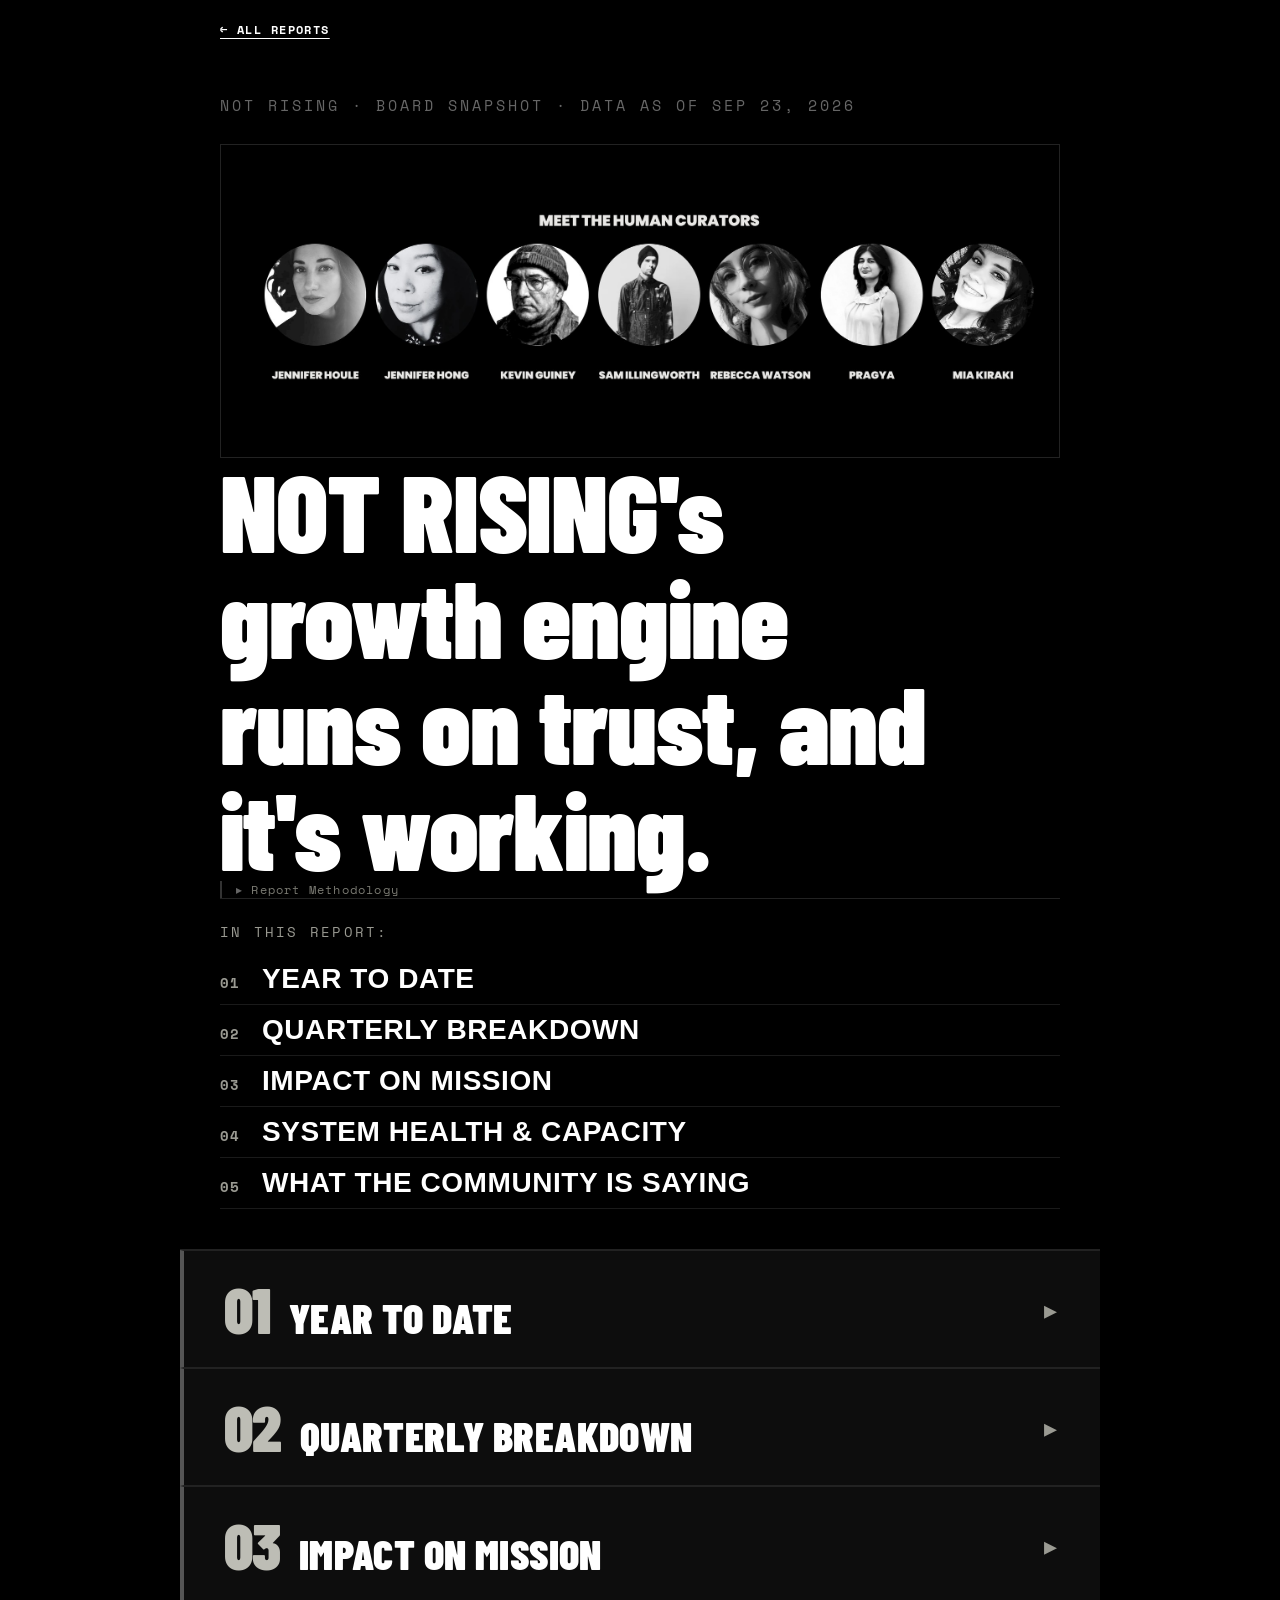
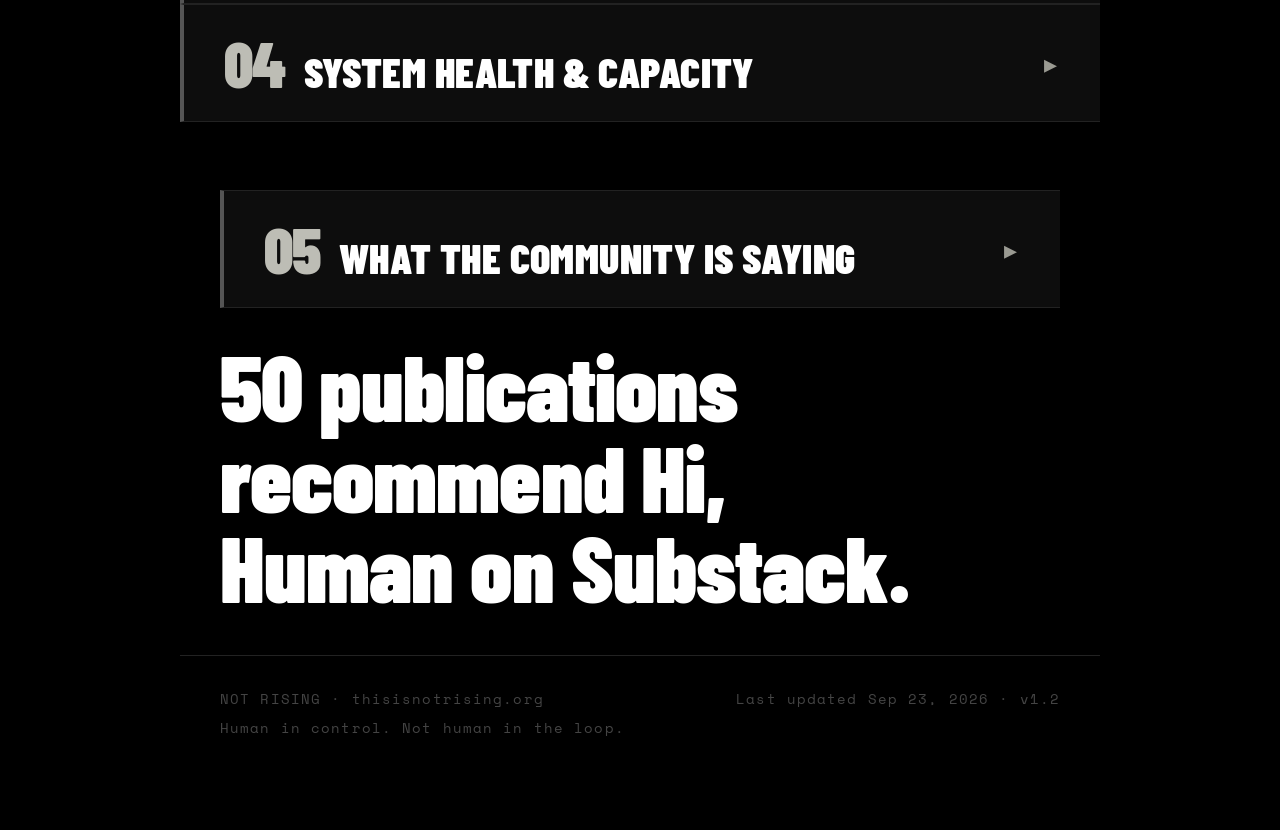
==== commit d1cee6c5: "Change title from 'Board Snapshot' to 'Board Report'" ====
--- a/reports/2026-q3/index.html
+++ b/reports/2026-q3/index.html
@@ -15,7 +15,7 @@
 <meta name="viewport" content="width=device-width, initial-scale=1.0">
 <meta name="color-scheme" content="dark">
 <meta name="theme-color" content="#000000">
-<title>NOT RISING · Board Snapshot</title>   <!-- render.js replaces this with the title from data.js -->
+<title>NOT RISING · Board Report</title>   <!-- render.js replaces this with the title from data.js -->
 <link href="https://fonts.googleapis.com/css2?family=Barlow+Condensed:wght@400;700;900&family=Barlow:ital,wght@0,300;0,400&family=Space+Mono:wght@400;700&display=swap" rel="stylesheet">
 <link rel="stylesheet" href="style.css">
 </head>
@@ -225,11 +225,11 @@
 
 <!-- ============================ COMMUNITY + FOOTER ============================ -->
 <div class="section">
-  <div class="hero-title" data-copy="recommendersHeadline"></div>
   <details class="community" id="grp-community">
     <summary><div class="divider"><div class="divider-label"><span class="sec-num">05</span><span class="sec-name" data-copy="quotesSummary"></span></div></div></summary>
     <div class="community-quotes" data-quotes></div>
   </details>
+  <div class="hero-title" style="padding-top:32px" data-copy="recommendersHeadline"></div>
 </div>
 
 <div class="footer">
--- a/reports/2026-q3/style.css
+++ b/reports/2026-q3/style.css
@@ -10,8 +10,8 @@
 .hero-title { font-family:'Barlow Condensed',sans-serif; font-weight:900; font-size:clamp(40px, 6vw + 16px, 92px); line-height:0.98; letter-spacing:-0.01em; max-width:720px; }
 .hero-title.hero-main { font-size:clamp(48px, 7vw + 20px, 108px); }
 .hero-title em { font-style:normal; color:#FFF; }
-.method a { color:#9a9a92; border-bottom:1px solid #444; text-decoration:none; }
-.method a:hover { color:#c8c8c0; border-bottom-color:#8FA86A; }
+.method a { color:#fff; font-weight:700; text-decoration:underline; text-underline-offset:3px; }
+.method a:hover { color:#bdbdb5; }
 .hero-sub { font-family:'Barlow',sans-serif; font-weight:300; font-size:20px; color:#999; margin-top:18px; max-width:600px; line-height:1.6; }
 
 .divider { padding:20px var(--gutter); background:#0a0a0a; border-bottom:1px solid #222; }
@@ -23,7 +23,7 @@
 details.group[open] > summary .divider-label::after { content:' ▾'; }
 .collapse-end { text-align:left; padding:8px 0 24px; }
 .collapse-end button { font-family:'Space Mono',monospace; font-size:13px; letter-spacing:0.1em; color:#7a7a72; background:none; border:1px solid #333; padding:6px 16px; cursor:pointer; }
-.collapse-end button:hover { color:#FFF; border-color:#8FA86A; }
+.collapse-end button:hover { color:#FFF; border-color:#888; }
 .divider-label { font-family:'Space Mono',monospace; font-size:16px; letter-spacing:0.18em; color:#9a9a92; }
 
 .kpi-strip { display:grid; grid-template-columns:repeat(auto-fit, minmax(170px, 1fr)); border-bottom:1px solid #222; }
@@ -51,7 +51,7 @@
 details.group[open] > summary .divider-label::after { content:' ▾'; }
 .collapse-end { text-align:center; padding:8px 0 24px; }
 .collapse-end button { font-family:'Space Mono',monospace; font-size:13px; letter-spacing:0.1em; color:#7a7a72; background:none; border:1px solid #333; padding:6px 16px; cursor:pointer; }
-.collapse-end button:hover { color:#FFF; border-color:#8FA86A; }
+.collapse-end button:hover { color:#FFF; border-color:#888; }
 .divider-label { color:#666; }
 
 .chan-table tr.sub td { font-size:16px; }
@@ -63,7 +63,8 @@
 .callout-headliner { border-left:4px solid #999; padding:26px 30px; margin:0; background:#141414; }
 .callout-headliner h4 { font-family:'Space Mono',monospace; font-size:14px; letter-spacing:0.12em; color:#9a9a92; margin:0 0 10px; text-transform:uppercase; }
 .callout-headliner p { font-family:'Barlow Condensed',sans-serif; font-weight:900; font-size:clamp(22px, 1.6vw + 16px, 30px); line-height:1.15; color:#FFF; margin:0; }
-.stat-block-body a:hover { color:#FFF; border-bottom-color:#8FA86A; }
+.stat-block-body a { color:#FFF; font-weight:700; text-decoration:underline; text-underline-offset:3px; }
+.stat-block-body a:hover { color:#bdbdb5; }
 .stat-block-body { color:#444; }
 .limit-note { font-family:'Barlow',sans-serif; font-size:16px; color:#888; font-style:italic; max-width:640px; margin-top:16px; margin-bottom:8px; line-height:1.6; border-left:2px solid #333; padding-left:14px; }
 
@@ -143,16 +144,16 @@
 
 /* back-link to the archive (padding, not margin: this stylesheet zeroes margins globally) */
 .backbar{padding:18px var(--gutter) 0;}
-.backbar a{font:700 12px 'Space Mono',monospace;letter-spacing:.12em;color:#9a9a92;text-decoration:none;}
-.backbar a:hover{color:#fff;}
+.backbar a{font:700 12px 'Space Mono',monospace;letter-spacing:.12em;color:#fff;text-decoration:underline;text-underline-offset:4px;}
+.backbar a:hover{color:#bdbdb5;}
 
 /* ---------- numbered section bars (the dropdowns) ---------- */
-.divider { padding:26px var(--gutter); background:#0d0d0d; border-top:1px solid #222; border-bottom:1px solid #222; border-left:4px solid #8FA86A; }
+.divider { padding:26px var(--gutter); background:#0d0d0d; border-top:1px solid #222; border-bottom:1px solid #222; border-left:4px solid #555; }
 details.group > summary:hover .divider, details.community > summary:hover .divider { background:#141414; }
 .divider-label { display:flex; align-items:baseline; gap:18px; width:100%; color:#fff; }
-.divider-label .sec-num { font-family:'Barlow Condensed',sans-serif; font-weight:900; font-size:clamp(40px, 5vw + 10px, 64px); line-height:1; color:#8FA86A; letter-spacing:-.01em; }
+.divider-label .sec-num { font-family:'Barlow Condensed',sans-serif; font-weight:900; font-size:clamp(40px, 5vw + 10px, 64px); line-height:1; color:#bdbdb5; letter-spacing:-.01em; }
 .divider-label .sec-name { font-family:'Barlow Condensed',sans-serif; font-weight:900; font-size:clamp(26px, 3.4vw + 8px, 42px); line-height:1.05; text-transform:uppercase; letter-spacing:.01em; color:#fff; }
-details.group > summary .divider-label::after, details.community > summary .divider-label::after { content:'▸'; margin-left:auto; font-size:26px; color:#8FA86A; align-self:center; }
+details.group > summary .divider-label::after, details.community > summary .divider-label::after { content:'▸'; margin-left:auto; font-size:26px; color:#9a9a92; align-self:center; }
 details.group[open] > summary .divider-label::after, details.community[open] > summary .divider-label::after { content:'▾'; }
 
 /* ---------- "In this report" contents ---------- */
@@ -160,11 +161,15 @@
 .toc-title { font-family:'Space Mono',monospace; font-size:14px; letter-spacing:.16em; color:#9a9a92; text-transform:uppercase; padding-bottom:12px; }
 .toc ol { list-style:none; }
 .toc li a { display:flex; align-items:baseline; gap:16px; padding:9px 0; border-bottom:1px solid #1a1a1a; text-decoration:none; color:#fff; font-family:'Barlow Condensed',sans-serif; font-weight:700; font-size:clamp(20px, 1.6vw + 12px, 28px); text-transform:uppercase; letter-spacing:.02em; }
-.toc li a:hover { color:#8FA86A; }
-.toc-num { font-family:'Space Mono',monospace; font-weight:700; font-size:14px; color:#8FA86A; letter-spacing:.06em; min-width:26px; }
+.toc li a:hover { color:#bdbdb5; }
+.toc-num { font-family:'Space Mono',monospace; font-weight:700; font-size:14px; color:#9a9a92; letter-spacing:.06em; min-width:26px; }
 
 /* ---------- community dropdown ---------- */
 details.community { padding-top:24px; }   /* padding, not margin: margins are zeroed globally */
 details.community > summary { list-style:none; cursor:pointer; }
 details.community > summary::-webkit-details-marker { display:none; }
 .community-quotes { padding-top:24px; }
+
+/* ---------- links: white, bold, underlined. Green/yellow/red are reserved for indicator stats, never links or commentary ---------- */
+.section a, .callout-panel a, .callout-headliner a, .section-lede a { color:#fff; font-weight:700; text-decoration:underline; text-underline-offset:3px; }
+.section a:hover, .callout-panel a:hover, .callout-headliner a:hover, .section-lede a:hover { color:#bdbdb5; }
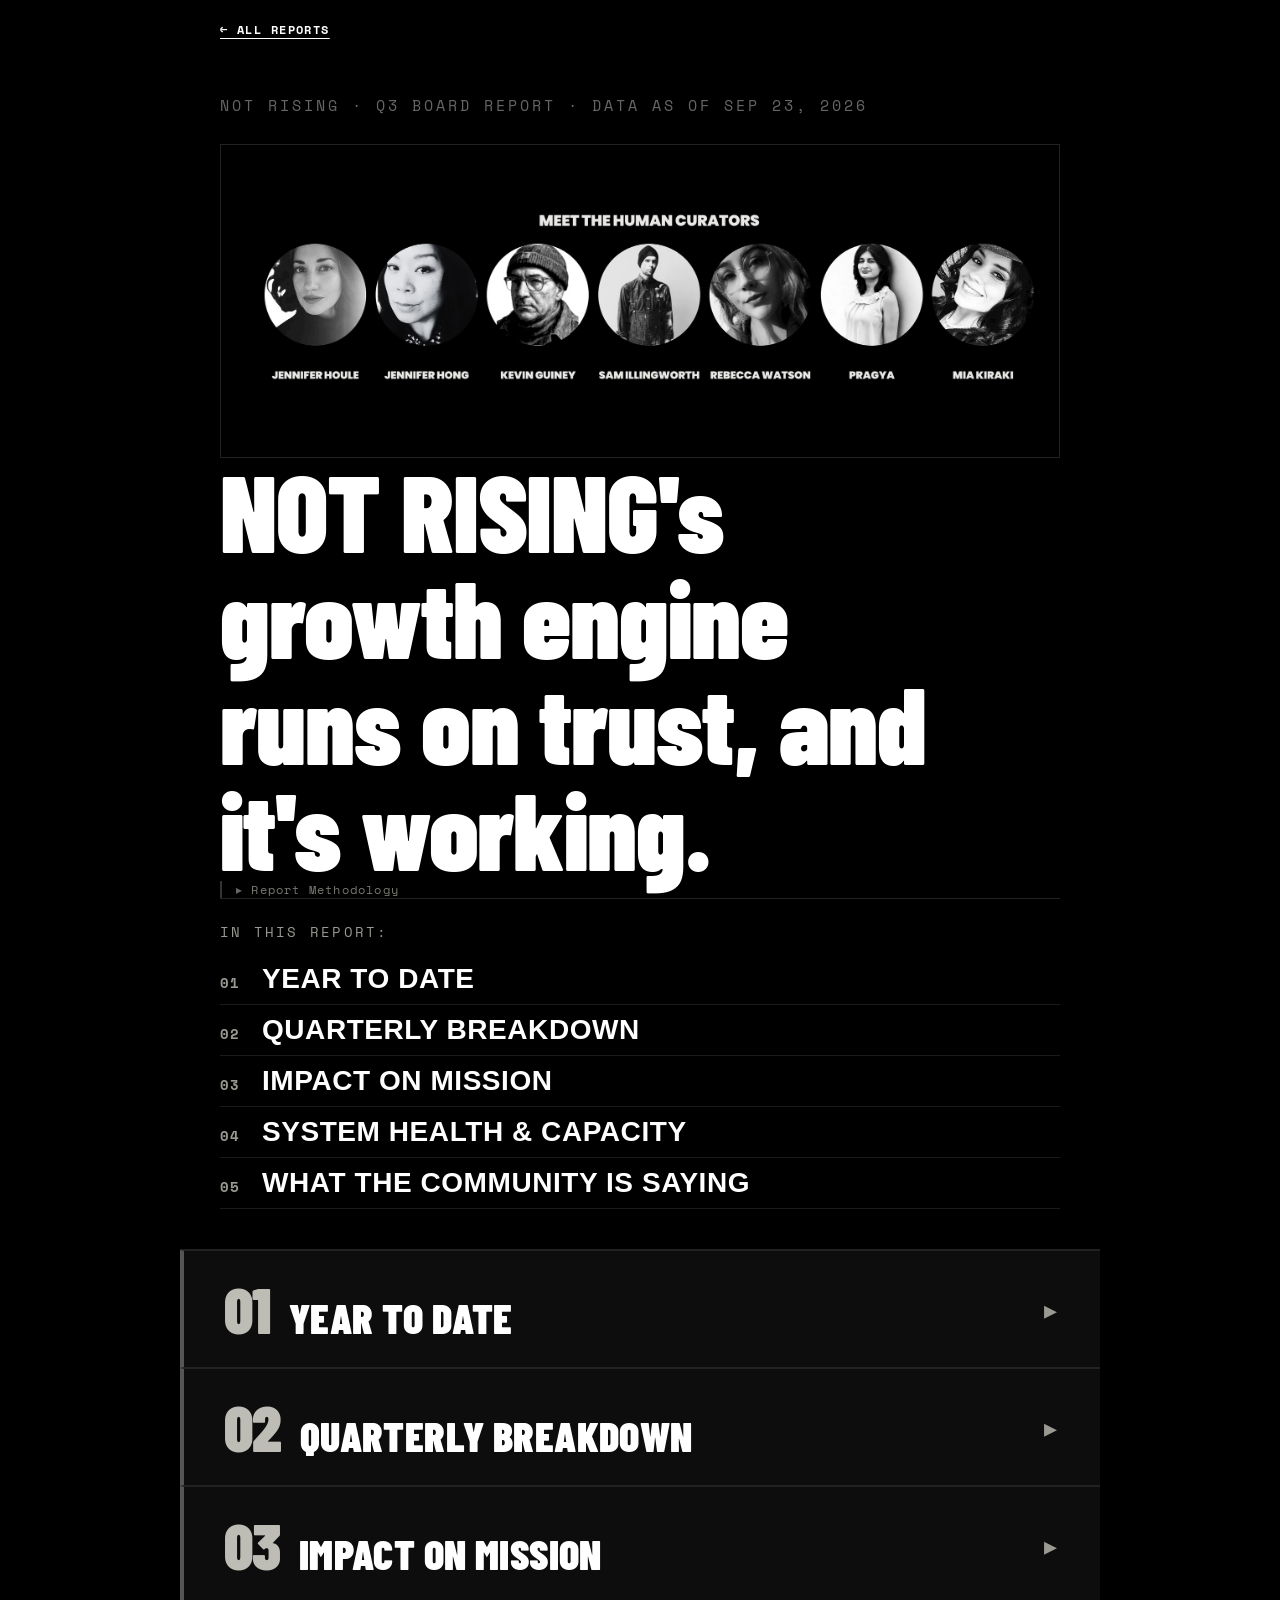
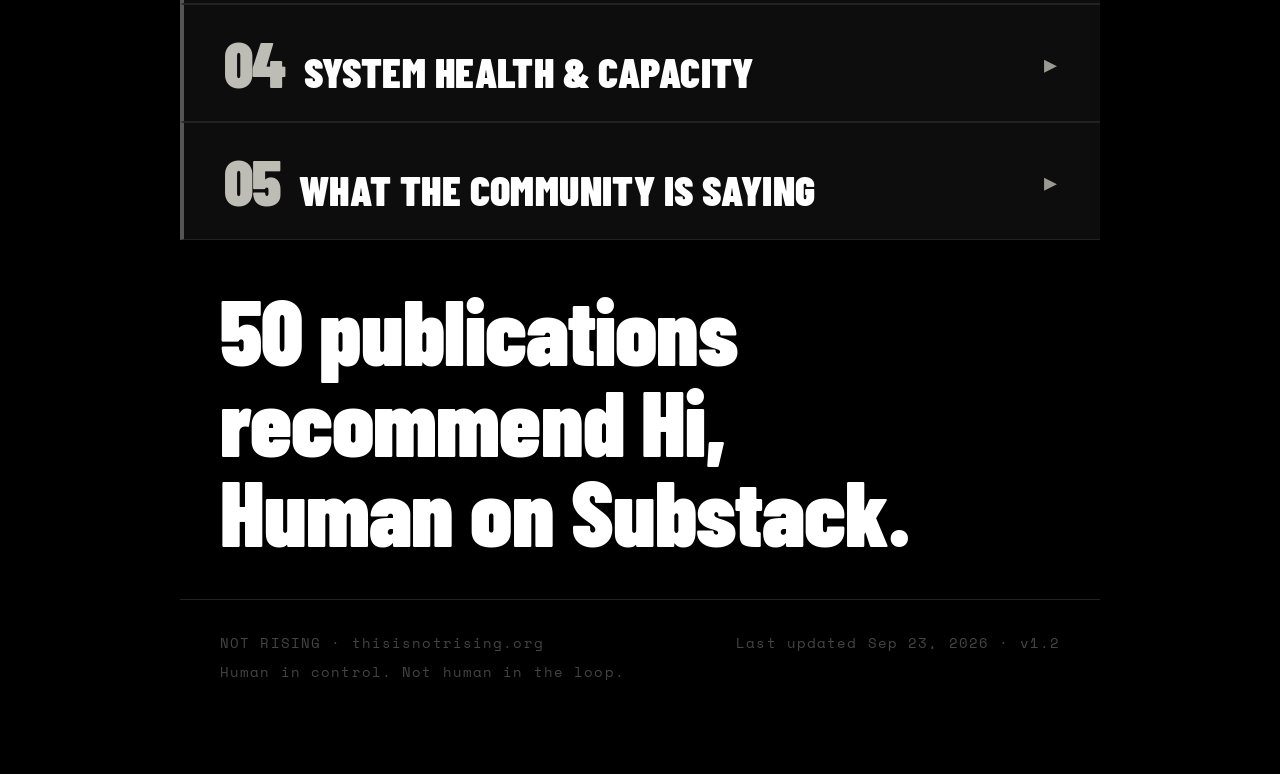
==== commit 465225ae: "Refactor community section with details element Refactored community section to use details element " ====
--- a/reports/2026-q3/index.html
+++ b/reports/2026-q3/index.html
@@ -224,12 +224,14 @@
 </details>
 
 <!-- ============================ COMMUNITY + FOOTER ============================ -->
-<div class="section">
-  <details class="community" id="grp-community">
-    <summary><div class="divider"><div class="divider-label"><span class="sec-num">05</span><span class="sec-name" data-copy="quotesSummary"></span></div></div></summary>
-    <div class="community-quotes" data-quotes></div>
-  </details>
-  <div class="hero-title" style="padding-top:32px" data-copy="recommendersHeadline"></div>
+<details class="community" id="grp-community">
+  <summary><div class="divider"><div class="divider-label"><span class="sec-num">05</span><span class="sec-name" data-copy="quotesSummary"></span></div></div></summary>
+  <div class="community-quotes" data-quotes></div>
+  <div class="collapse-end"><button onclick="this.closest('details.community').open=false;this.closest('details.community').scrollIntoView({block:'start'})">▴ COLLAPSE</button></div>
+</details>
+
+<div class="section">
+  <div class="hero-title" data-copy="recommendersHeadline"></div>
 </div>
 
 <div class="footer">
--- a/reports/2026-q3/style.css
+++ b/reports/2026-q3/style.css
@@ -165,10 +165,10 @@
 .toc-num { font-family:'Space Mono',monospace; font-weight:700; font-size:14px; color:#9a9a92; letter-spacing:.06em; min-width:26px; }
 
 /* ---------- community dropdown ---------- */
-details.community { padding-top:24px; }   /* padding, not margin: margins are zeroed globally */
+details.community { border:none; }   /* full width, exactly like details.group, so 05 lines up with 01-04 */
 details.community > summary { list-style:none; cursor:pointer; }
 details.community > summary::-webkit-details-marker { display:none; }
-.community-quotes { padding-top:24px; }
+.community-quotes { padding:24px var(--gutter) 0; }
 
 /* ---------- links: white, bold, underlined. Green/yellow/red are reserved for indicator stats, never links or commentary ---------- */
 .section a, .callout-panel a, .callout-headliner a, .section-lede a { color:#fff; font-weight:700; text-decoration:underline; text-underline-offset:3px; }
